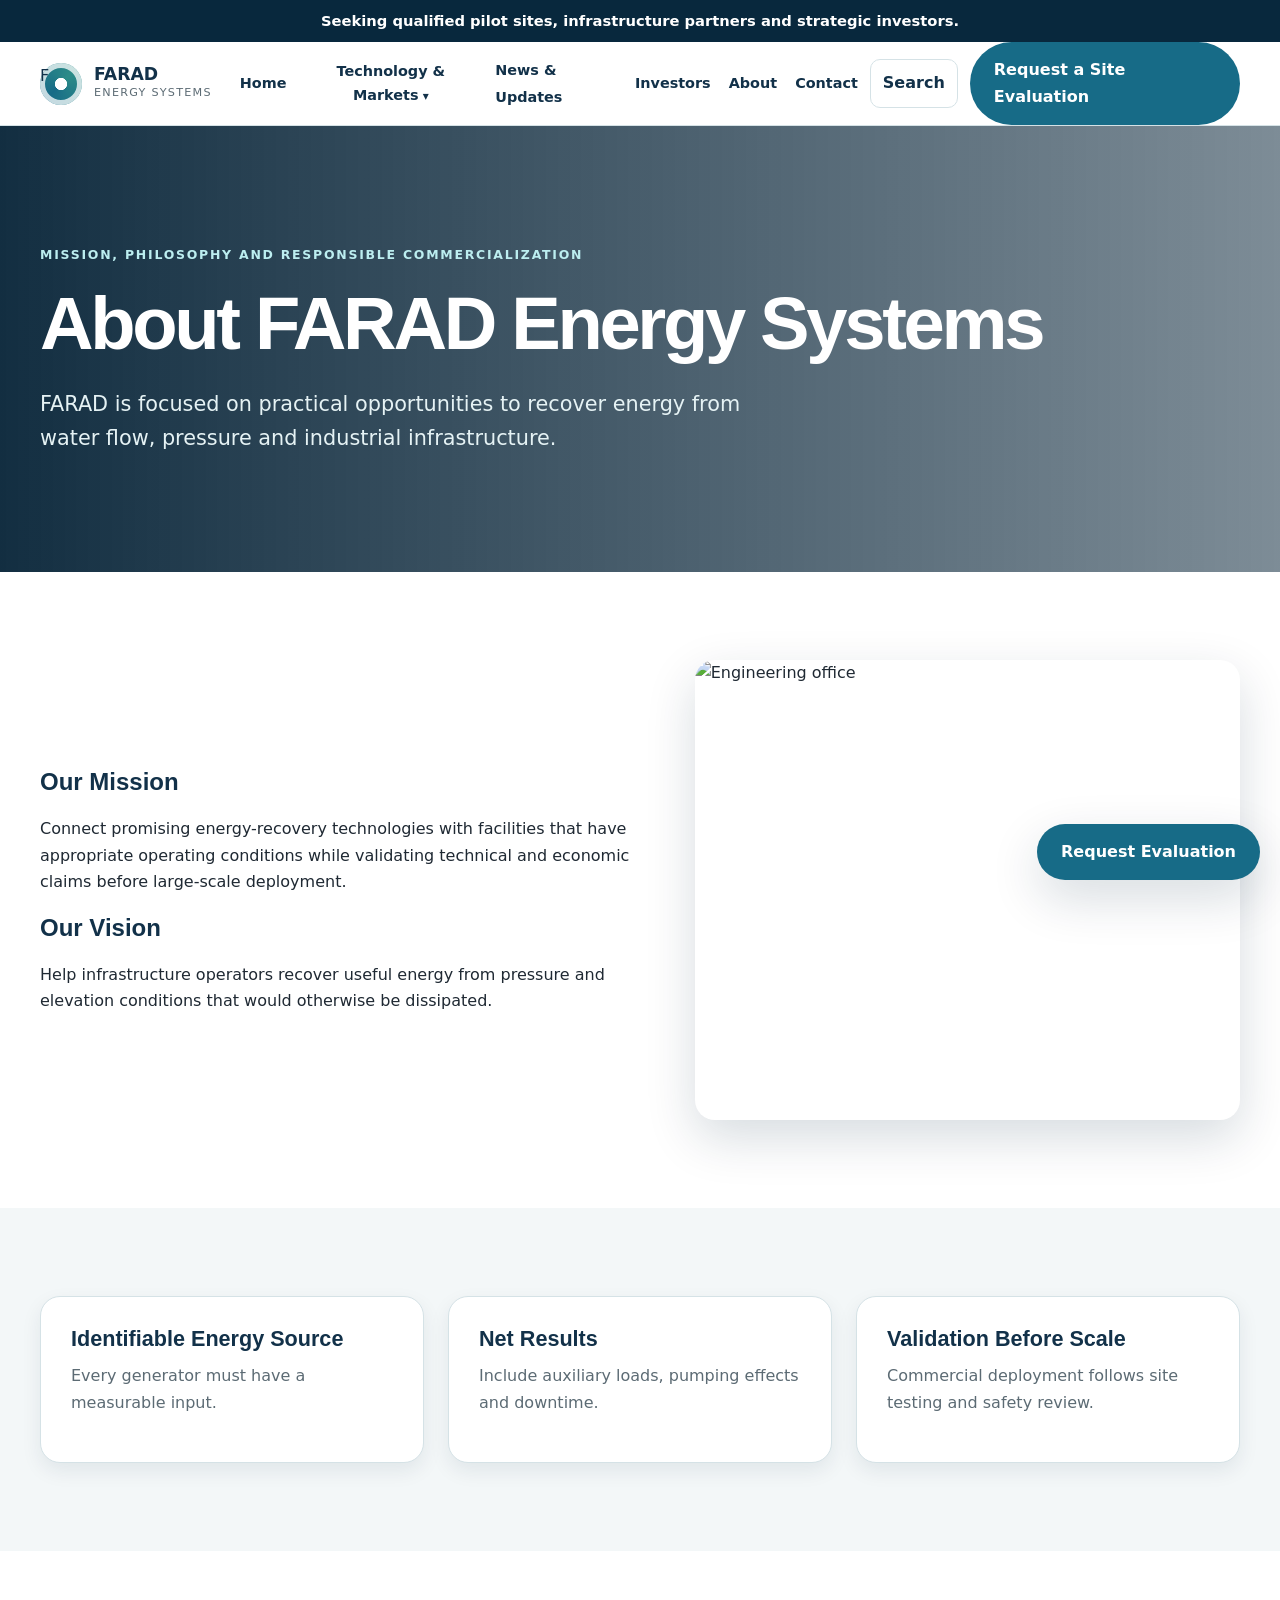
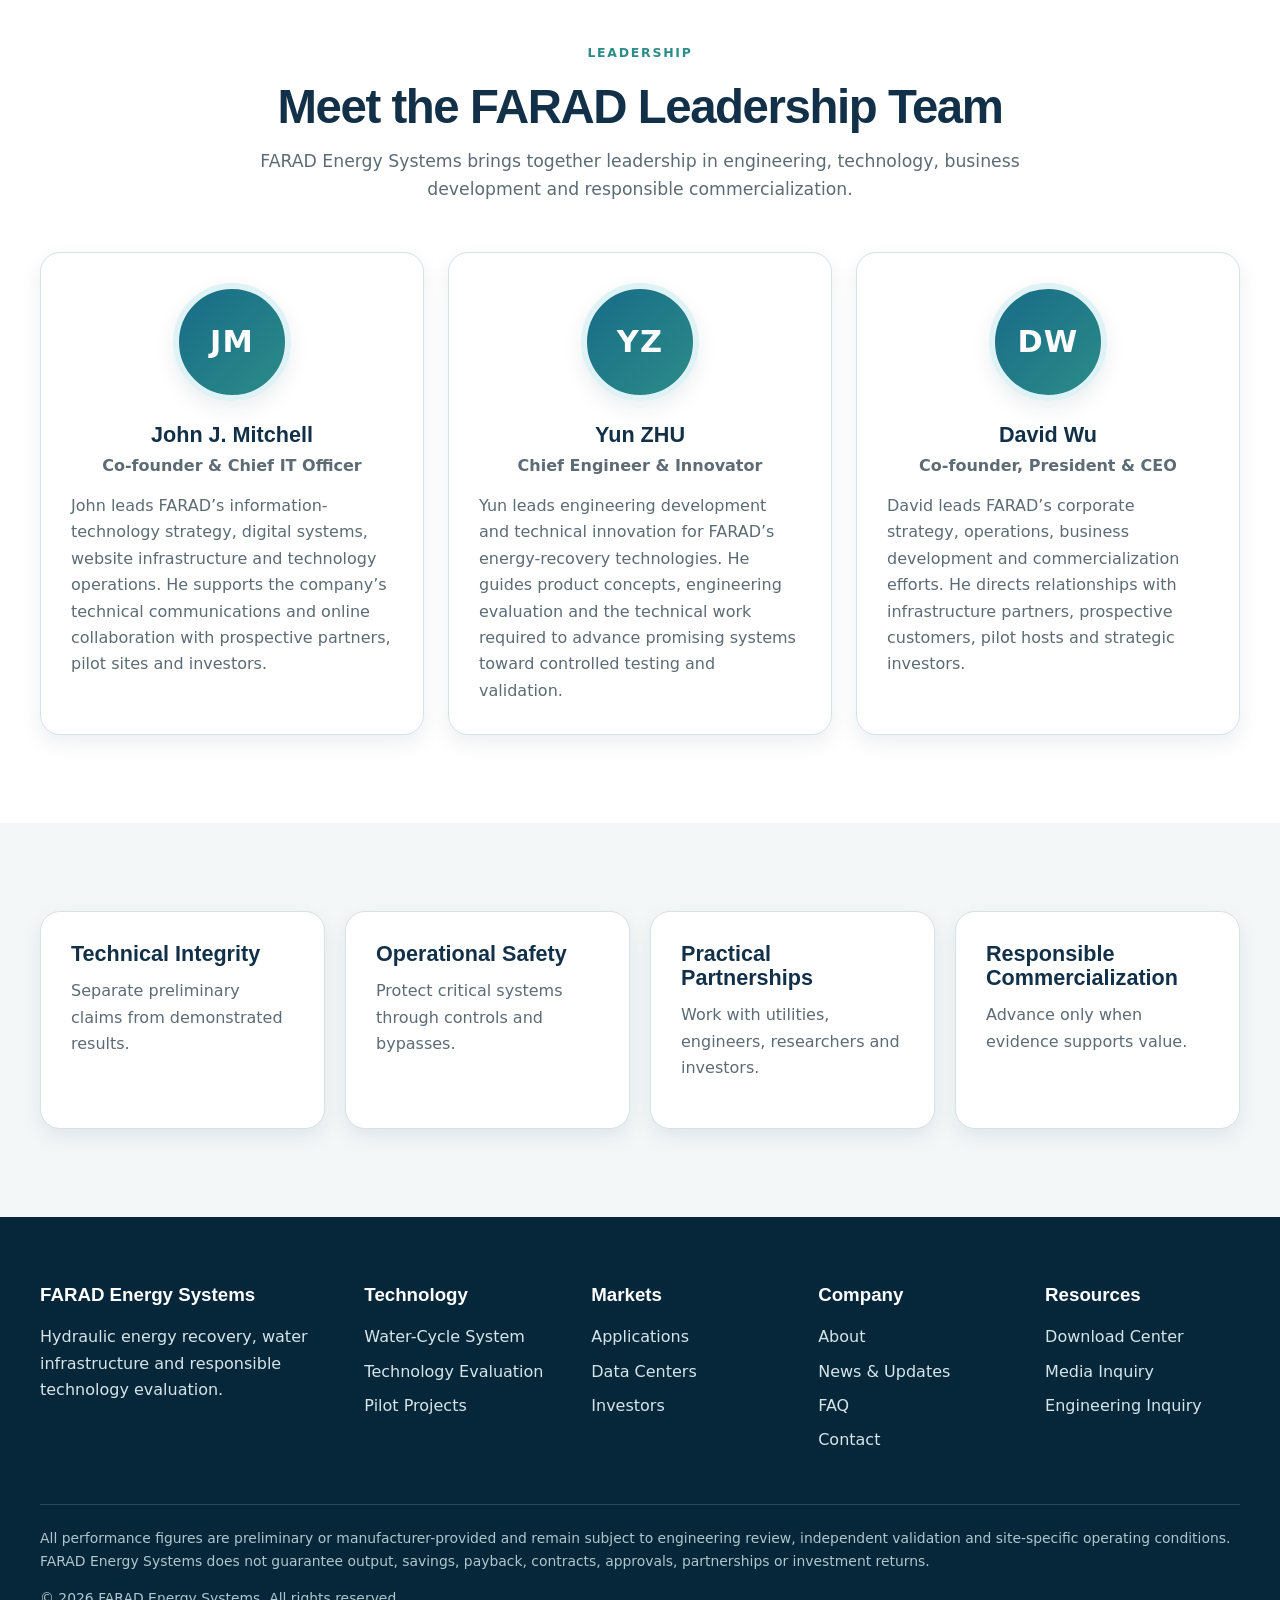
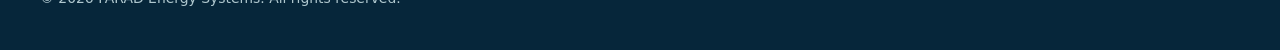
==== about.html @ c27a51b1 "fixed shading in lower section in about page" ====
<!doctype html>
<html lang="en">

<head>
  <meta charset="utf-8">
  <meta name="viewport" content="width=device-width,initial-scale=1">
  <title>About FARAD Energy Systems | FARAD Energy Systems</title>
  <meta name="description" content="Learn about FARAD&#x27;s mission, values and engineering philosophy.">
  <link rel="stylesheet" href="css/base.css">
  <link rel="stylesheet" href="css/layout.css">
  <link rel="stylesheet" href="css/components.css">
  <link rel="stylesheet" href="css/forms.css">
  <link rel="stylesheet" href="css/animations.css">

  <style>
    .leadership-section {
      background: #ffffff;
    }

    .leadership-section .section-heading {
      max-width: 780px;
    }

    .leadership-grid {
      align-items: stretch;
    }

    .leader-card {
      display: flex;
      flex-direction: column;
      text-align: center;
    }

    .leader-avatar {
      width: 118px;
      height: 118px;
      margin: 0 auto 1.4rem;
      border-radius: 50%;
      display: grid;
      place-items: center;
      background: linear-gradient(135deg, var(--blue), var(--teal));
      color: #fff;
      border: 6px solid var(--sky);
      box-shadow: var(--shadow-sm);
      font-size: 1.9rem;
      font-weight: 900;
      letter-spacing: .04em;
    }

    .leader-card h3 {
      margin-bottom: .45rem;
    }

    .leader-title {
      color: var(--blue);
      font-weight: 900;
      line-height: 1.4;
      margin-bottom: 1rem;
    }

    .leader-bio {
      text-align: left;
      margin-bottom: 0;
    }

    @media (max-width: 760px) {
      .leader-avatar {
        width: 104px;
        height: 104px;
        font-size: 1.65rem;
      }
    }
  </style>

</head>

<body>
  <a class="skip-link" href="#main">Skip to main content</a>
  <div class="announcement">Seeking qualified pilot sites, infrastructure partners and strategic investors.</div>
  <header class="site-header">
    <div class="container header-inner">
      <a class="brand" href="index.html" aria-label="FARAD Energy Systems home"><span class="brand-mark">F</span><span
          class="brand-text"><strong>FARAD</strong><span>Energy Systems</span></span></a>
      <div class="header-actions">
        <button class="menu-button" type="button" aria-expanded="false" aria-controls="primary-nav">Menu</button>
        <nav class="primary-nav" id="primary-nav" aria-label="Primary navigation">
          <ul>
            <li><a href="index.html">Home</a></li>
            <li class="nav-item"><button class="nav-trigger" type="button" aria-expanded="false">Technology &
                Markets</button>
              <div class="mega-menu"><a href="water-cycle-system.html"><strong>Water-Cycle
                    System</strong><br><span>Primary hydraulic energy-recovery technology</span></a><a
                  href="applications.html"><strong>Applications</strong><br><span>Wastewater, water utility,
                    reclaimed-water and industrial markets</span></a><a
                  href="data-center-partnerships.html"><strong>Data Center Partnerships</strong><br><span>Utility and
                    reclaimed-water partnerships for campuses</span></a><a href="pilot-projects.html"><strong>Pilot
                    Projects</strong><br><span>Site qualification, measurement and validation</span></a><a
                  href="technology-evaluation.html"><strong>Technology Evaluation</strong><br><span>Magnetic-levitation
                    and vehicle systems under evaluation</span></a><a
                  href="faq.html"><strong>FAQ</strong><br><span>Common technical and commercial questions</span></a>
              </div>
            </li>
            <li><a href="updates.html">News & Updates</a></li>
            <li><a href="investors.html">Investors</a></li>
            <li><a href="about.html" aria-current="page">About</a></li>
            <li><a href="contact.html">Contact</a></li>
          </ul>
        </nav>
        <button class="search-button" type="button" aria-label="Search site">Search</button>
        <a class="btn btn-primary header-cta" href="contact.html">Request a Site Evaluation</a>
      </div>
    </div>
  </header>
  <div class="search-panel" role="dialog" aria-modal="true" aria-labelledby="search-title">
    <div class="search-dialog"><button class="search-close btn btn-secondary" type="button">Close</button>
      <h2 id="search-title">Search FARAD</h2>
      <div class="search-row"><label class="visually-hidden" for="site-search">Search terms</label><input
          id="site-search" type="search" placeholder="Search technology, pilots, investors..."></div>
      <div class="search-results">
        <p>Start typing to search the FARAD site.</p>
      </div>
    </div>
  </div>
  <main id="main">
    <section class="page-hero"
      style="--hero:url('https://images.unsplash.com/photo-1521737604893-d14cc237f11d?auto=format&fit=crop&w=1800&q=85')">
      <div class="container"><span class="eyebrow">Mission, philosophy and responsible commercialization</span>
        <h1>About FARAD Energy Systems</h1>
        <p>FARAD is focused on practical opportunities to recover energy from water flow, pressure and industrial
          infrastructure.</p>
      </div>
    </section>
    <section class="section">
      <div class="container split">
        <div>
          <h2>Our Mission</h2>
          <p>Connect promising energy-recovery technologies with facilities that have appropriate operating conditions
            while validating technical and economic claims before large-scale deployment.</p>
          <h2>Our Vision</h2>
          <p>Help infrastructure operators recover useful energy from pressure and elevation conditions that would
            otherwise be dissipated.</p>
        </div><img src="https://images.unsplash.com/photo-1497366811353-6870744d04b2?auto=format&fit=crop&w=1200&q=85"
          alt="Engineering office">
      </div>
    </section>
    <section class="section section-soft">
      <div class="container">
        <div class="grid-3">
          <article class="card">
            <h3>Identifiable Energy Source</h3>
            <p>Every generator must have a measurable input.</p>
          </article>
          <article class="card">
            <h3>Net Results</h3>
            <p>Include auxiliary loads, pumping effects and downtime.</p>
          </article>
          <article class="card">
            <h3>Validation Before Scale</h3>
            <p>Commercial deployment follows site testing and safety review.</p>
          </article>
        </div>
      </div>
    </section>
    <section class="section leadership-section" aria-labelledby="leadership-heading">
      <div class="container">
        <div class="section-heading">
          <span class="eyebrow" style="color: var(--teal);">Leadership</span>
          <h2 id="leadership-heading">Meet the FARAD Leadership Team</h2>
          <p>
            FARAD Energy Systems brings together leadership in engineering,
            technology, business development and responsible commercialization.
          </p>
        </div>

        <div class="grid-3 leadership-grid">
          <article class="card leader-card" data-reveal>
            <div class="leader-avatar" aria-hidden="true">JM</div>
            <h3>John J. Mitchell</h3>
            <p class="leader-title">Co-founder &amp; Chief IT Officer</p>
            <p class="leader-bio">
              John leads FARAD’s information-technology strategy, digital systems,
              website infrastructure and technology operations. He supports the
              company’s technical communications and online collaboration with
              prospective partners, pilot sites and investors.
            </p>
          </article>

          <article class="card leader-card" data-reveal>
            <div class="leader-avatar" aria-hidden="true">YZ</div>
            <h3>Yun ZHU</h3>
            <p class="leader-title">Chief Engineer &amp; Innovator</p>
            <p class="leader-bio">
              Yun leads engineering development and technical innovation for
              FARAD’s energy-recovery technologies. He guides product concepts,
              engineering evaluation and the technical work required to advance
              promising systems toward controlled testing and validation.
            </p>
          </article>

          <article class="card leader-card" data-reveal>
            <div class="leader-avatar" aria-hidden="true">DW</div>
            <h3>David Wu</h3>
            <p class="leader-title">Co-founder, President &amp; CEO</p>
            <p class="leader-bio">
              David leads FARAD’s corporate strategy, operations, business
              development and commercialization efforts. He directs relationships
              with infrastructure partners, prospective customers, pilot hosts
              and strategic investors.
            </p>
          </article>
        </div>
      </div>
    </section>
    <section class="section section-soft">
      <div class="container">
        <div class="grid-4">
          <article class="card">
            <h3>Technical Integrity</h3>
            <p>Separate preliminary claims from demonstrated results.</p>
          </article>
          <article class="card">
            <h3>Operational Safety</h3>
            <p>Protect critical systems through controls and bypasses.</p>
          </article>
          <article class="card">
            <h3>Practical Partnerships</h3>
            <p>Work with utilities, engineers, researchers and investors.</p>
          </article>
          <article class="card">
            <h3>Responsible Commercialization</h3>
            <p>Advance only when evidence supports value.</p>
          </article>
        </div>
      </div>
    </section>
  </main>
  <footer class="site-footer">
    <div class="container">
      <div class="footer-grid">
        <div>
          <h3>FARAD Energy Systems</h3>
          <p>Hydraulic energy recovery, water infrastructure and responsible technology evaluation.</p>
        </div>
        <div>
          <h3>Technology</h3><a href="water-cycle-system.html">Water-Cycle System</a><a
            href="technology-evaluation.html">Technology Evaluation</a><a href="pilot-projects.html">Pilot Projects</a>
        </div>
        <div>
          <h3>Markets</h3><a href="applications.html">Applications</a><a href="data-center-partnerships.html">Data
            Centers</a><a href="investors.html">Investors</a>
        </div>
        <div>
          <h3>Company</h3><a href="about.html">About</a><a href="updates.html">News & Updates</a><a
            href="faq.html">FAQ</a><a href="contact.html">Contact</a>
        </div>
        <div>
          <h3>Resources</h3><a href="downloads.html">Download Center</a><a href="contact.html">Media Inquiry</a><a
            href="contact.html">Engineering Inquiry</a>
        </div>
      </div>
      <div class="footer-bottom">
        <p>All performance figures are preliminary or manufacturer-provided and remain subject to engineering review,
          independent validation and site-specific operating conditions. FARAD Energy Systems does not guarantee output,
          savings, payback, contracts, approvals, partnerships or investment returns.</p>
        <p>© 2026 FARAD Energy Systems. All rights reserved.</p>
      </div>
    </div>
  </footer>
  <a class="btn btn-primary sticky-cta" href="contact.html">Request Evaluation</a>

  <script src="js/navigation.js"></script>
  <script src="js/search.js"></script>
  <script src="js/interactions.js"></script>
  <script src="js/animations.js"></script>
</body>

</html>
---- css/base.css ----
:root{
  --navy:#123149;--navy-deep:#08283d;--blue:#176b87;--blue-bright:#1686a5;
  --teal:#2c8c88;--sky:#dff2f5;--mist:#f3f7f8;--line:#d5e2e6;
  --ink:#1f2933;--muted:#5c6b74;--white:#fff;--warning:#f4b942;
  --shadow-sm:0 8px 20px rgba(8,40,61,.08);--shadow-lg:0 18px 50px rgba(8,40,61,.16);
  --radius-sm:12px;--radius:20px;--radius-lg:30px;--container:1200px;
}
*{box-sizing:border-box}
html{scroll-behavior:smooth}
body{margin:0;font-family:Inter,ui-sans-serif,system-ui,-apple-system,BlinkMacSystemFont,"Segoe UI",sans-serif;color:var(--ink);background:var(--white);line-height:1.65}
img{display:block;max-width:100%}
a{color:inherit}
button,input,select,textarea{font:inherit}
h1,h2,h3,h4{font-family:Arial,Helvetica,sans-serif;color:var(--navy);line-height:1.12}
p{margin-top:0}
.container{width:min(var(--container),calc(100% - 40px));margin-inline:auto}
.visually-hidden{position:absolute!important;width:1px;height:1px;padding:0;margin:-1px;overflow:hidden;clip:rect(0,0,0,0);white-space:nowrap;border:0}
.skip-link{position:absolute;left:-9999px;top:0;z-index:10000;background:#fff;color:#000;padding:12px 16px;border-radius:8px}
.skip-link:focus{left:12px;top:12px}
:focus-visible{outline:3px solid var(--warning);outline-offset:3px}
---- css/layout.css ----
.announcement{background:var(--navy-deep);color:#fff;text-align:center;padding:9px 16px;font-weight:800;font-size:.92rem}
.site-header{position:sticky;top:0;z-index:1000;background:rgba(255,255,255,.97);backdrop-filter:blur(10px);border-bottom:1px solid var(--line)}
.header-inner{min-height:82px;display:flex;align-items:center;justify-content:space-between;gap:28px}
.brand{display:flex;align-items:center;gap:12px;text-decoration:none;color:var(--navy);flex:0 0 auto}
.brand-mark {
    width: 42px;
    height: 42px;
    border-radius: 50%;
    background: radial-gradient(circle at center, var(--white) 0 20%, transparent 21%), conic-gradient(from 45deg, var(--teal), var(--blue), var(--teal));
    box-shadow: inset 0 0 0 5px rgba(255, 255, 255, .75);
}
.brand-text strong{display:block;font-size:1.08rem;line-height:1.05}.brand-text span{display:block;color:var(--muted);font-size:.7rem;text-transform:uppercase;letter-spacing:.11em}
.header-actions{display:flex;align-items:center;gap:12px}
.menu-button,.search-button{border:1px solid var(--line);background:#fff;color:var(--navy);border-radius:10px;padding:10px 12px;font-weight:850;cursor:pointer}
.menu-button{display:none}
.primary-nav>ul{display:flex;align-items:center;gap:18px;list-style:none;padding:0;margin:0}
.primary-nav a,.nav-trigger{font-weight:800;font-size:.9rem;color:var(--navy);text-decoration:none;background:none;border:0;padding:12px 0;cursor:pointer}
.nav-item{position:relative}.nav-trigger::after{content:" ▾";font-size:.75rem}
.mega-menu{display:none;position:absolute;top:100%;left:50%;transform:translateX(-45%);width:min(760px,90vw);background:#fff;border:1px solid var(--line);border-radius:18px;box-shadow:var(--shadow-lg);padding:26px;grid-template-columns:repeat(2,1fr);gap:12px}
.nav-item.open .mega-menu{display:grid}
.mega-menu a{display:block;padding:14px;border-radius:12px}.mega-menu a:hover,.mega-menu a:focus-visible{background:var(--mist)}
.search-panel{display:none;position:fixed;inset:0;background:rgba(5,25,38,.72);z-index:2000;padding:100px 20px}
.search-panel.open{display:block}.search-dialog{max-width:820px;margin:0 auto;background:#fff;border-radius:22px;padding:28px;box-shadow:var(--shadow-lg)}
.search-row{display:flex;gap:10px}.search-row input{flex:1}
.search-results{margin-top:18px}.search-results a{display:block;padding:12px;border-bottom:1px solid var(--line);text-decoration:none}
.page-hero,.home-hero{color:#fff;position:relative;overflow:hidden;background:linear-gradient(90deg,rgba(6,35,55,.95),rgba(6,35,55,.52)),var(--hero) center/cover no-repeat}
.home-hero{min-height:680px;display:grid;align-items:center}.page-hero{padding:115px 0 96px}
.hero-content{max-width:820px;padding:90px 0;position:relative;z-index:1}
.eyebrow{display:inline-block;color:#bceef0;font-weight:900;text-transform:uppercase;letter-spacing:.14em;font-size:.78rem;margin-bottom:16px}
.home-hero h1,.page-hero h1{color:#fff;font-size:clamp(2.7rem,5.8vw,5.8rem);letter-spacing:-.045em;margin:0 0 22px}
.home-hero p,.page-hero p{font-size:clamp(1.05rem,1.7vw,1.3rem);color:#e5f2f4;max-width:760px}
.section{padding:88px 0}.section-tight{padding:58px 0}.section-soft{background:var(--mist)}.section-dark{background:var(--navy-deep);color:#fff}
.section-heading{max-width:830px;margin:0 auto 48px;text-align:center}.section-heading.left{text-align:left;margin-left:0}
.section-heading h2{font-size:clamp(2rem,3.7vw,3.35rem);letter-spacing:-.03em;margin:0 0 14px}
.section-heading p{font-size:1.08rem;color:var(--muted)}.section-dark .section-heading h2{color:#fff}.section-dark .section-heading p{color:#c9dde2}
.grid-2{display:grid;grid-template-columns:repeat(2,1fr);gap:28px}.grid-3{display:grid;grid-template-columns:repeat(3,1fr);gap:24px}.grid-4{display:grid;grid-template-columns:repeat(4,1fr);gap:20px}
.split{display:grid;grid-template-columns:1.05fr .95fr;gap:52px;align-items:center}.split img{width:100%;height:460px;object-fit:cover;border-radius:var(--radius);box-shadow:var(--shadow-lg)}
.site-footer{background:#06263a;color:#d6e5e9;padding:68px 0 26px}.footer-grid{display:grid;grid-template-columns:1.5fr repeat(4,1fr);gap:32px}
.site-footer h3{color:#fff;margin-top:0}.site-footer a{display:block;color:#d6e5e9;text-decoration:none;margin:8px 0}.site-footer a:hover,.site-footer a:focus-visible{text-decoration:underline;color:#fff}
.footer-bottom{border-top:1px solid rgba(255,255,255,.16);margin-top:42px;padding-top:22px;font-size:.87rem;color:#afc7ce}
@media(max-width:1080px){
 .menu-button{display:inline-flex}.primary-nav{display:none;position:absolute;top:82px;left:0;right:0;background:#fff;border-bottom:1px solid var(--line);padding:20px}
 .primary-nav.open{display:block}.primary-nav>ul{align-items:stretch;flex-direction:column;gap:0}.primary-nav a,.nav-trigger{display:block;width:100%;text-align:left;padding:13px}
 .mega-menu{position:static;transform:none;width:auto;box-shadow:none;border:0;padding:8px 12px;grid-template-columns:1fr}
 .header-cta{display:none}.grid-4{grid-template-columns:repeat(2,1fr)}.grid-3{grid-template-columns:repeat(2,1fr)}.footer-grid{grid-template-columns:repeat(2,1fr)}
}
@media(max-width:760px){
 .container{width:min(100% - 28px,var(--container))}.home-hero{min-height:590px}.page-hero{padding:82px 0 70px}.hero-content{padding:72px 0}
 .section{padding:66px 0}.grid-2,.grid-3,.grid-4,.split{grid-template-columns:1fr}.split img{height:330px}.footer-grid{grid-template-columns:1fr}
 .search-row{flex-direction:column}
}
---- css/components.css ----
.btn{display:inline-flex;align-items:center;justify-content:center;gap:8px;padding:13px 22px;border-radius:999px;text-decoration:none;font-weight:900;border:2px solid transparent;cursor:pointer;transition:.2s ease}
.btn-primary{background:var(--blue);color:#fff}.btn-primary:hover,.btn-primary:focus-visible{background:var(--navy)}
.btn-secondary{background:#fff;color:var(--navy);border-color:var(--navy)}.btn-secondary:hover,.btn-secondary:focus-visible{background:var(--navy);color:#fff}
.btn-light{background:#fff;color:var(--navy)}.btn-light:hover,.btn-light:focus-visible{background:var(--sky)}
.hero-actions{display:flex;flex-wrap:wrap;gap:14px;margin-top:30px}
.card{background:#fff;border:1px solid var(--line);border-radius:var(--radius);padding:30px;box-shadow:var(--shadow-sm);transition:transform .2s ease,box-shadow .2s ease}
.card:hover{transform:translateY(-3px);box-shadow:var(--shadow-lg)}.card h3{font-size:1.35rem;margin:0 0 12px}.card p,.card li{color:var(--muted)}
.icon{width:50px;height:50px;border-radius:15px;display:grid;place-items:center;background:var(--sky);color:var(--blue);font-weight:900;margin-bottom:18px}
.badge{display:inline-block;padding:7px 12px;border-radius:999px;background:var(--sky);color:var(--blue);font-size:.77rem;font-weight:900;text-transform:uppercase;letter-spacing:.08em;margin-bottom:12px}
.stat-grid{display:grid;grid-template-columns:repeat(4,1fr);gap:18px}.stat{background:#fff;border:1px solid var(--line);border-radius:16px;text-align:center;padding:26px}.stat strong{display:block;color:var(--blue);font-size:2rem;line-height:1.1}.stat span{color:var(--muted)}
.check-list{list-style:none;padding:0;margin:22px 0}.check-list li{position:relative;padding-left:30px;margin:10px 0;color:var(--muted)}.check-list li::before{content:"✓";position:absolute;left:0;color:var(--teal);font-weight:900}
.notice{background:#edf7f7;border-left:5px solid var(--teal);padding:20px 24px;border-radius:0 12px 12px 0;color:#3d555e}
.callout{background:linear-gradient(135deg,var(--blue),var(--teal));color:#fff;border-radius:var(--radius-lg);padding:52px;box-shadow:var(--shadow-lg)}.callout h2{color:#fff;font-size:clamp(2rem,3.7vw,3.5rem);margin:0 0 14px}.callout p{color:#e8ffff;max-width:800px}
.table-wrap{overflow-x:auto;border:1px solid var(--line);border-radius:16px;background:#fff}table{border-collapse:collapse;width:100%}th,td{padding:16px 18px;text-align:left;border-bottom:1px solid var(--line)}th{background:var(--navy);color:#fff}tr:last-child td{border-bottom:0}
.timeline{position:relative;max-width:950px;margin:auto}.timeline::before{content:"";position:absolute;left:22px;top:0;bottom:0;width:3px;background:var(--line)}.timeline-item{position:relative;padding:0 0 28px 68px}.timeline-dot{position:absolute;left:7px;top:0;width:34px;height:34px;border-radius:50%;display:grid;place-items:center;background:var(--blue);color:#fff;font-weight:900}
.steps{display:grid;grid-template-columns:repeat(5,1fr);gap:16px;counter-reset:step}.step{background:#fff;border:1px solid var(--line);border-radius:16px;padding:24px}.step::before{counter-increment:step;content:counter(step);width:38px;height:38px;border-radius:50%;display:grid;place-items:center;background:var(--blue);color:#fff;font-weight:900;margin-bottom:14px}
.faq{max-width:940px;margin:auto}details{background:#fff;border:1px solid var(--line);border-radius:14px;margin-bottom:14px;overflow:hidden}summary{cursor:pointer;font-weight:900;color:var(--navy);padding:22px 58px 22px 24px;list-style:none;position:relative}summary::-webkit-details-marker{display:none}summary::after{content:"+";position:absolute;right:22px;top:50%;transform:translateY(-50%);width:30px;height:30px;border-radius:50%;display:grid;place-items:center;background:var(--sky);color:var(--blue)}details[open] summary::after{content:"−"}.faq-answer{padding:0 24px 24px;color:var(--muted)}
.tabs{display:flex;flex-wrap:wrap;gap:10px;justify-content:center;margin-bottom:30px}.tab-button{border:1px solid var(--line);background:#fff;color:var(--navy);padding:10px 15px;border-radius:999px;font-weight:850;cursor:pointer}.tab-button[aria-selected="true"]{background:var(--navy);color:#fff}.tab-panel[hidden]{display:none}
.media-card{overflow:hidden;padding:0}.media-card img{width:100%;height:220px;object-fit:cover}.media-card .card-body{padding:26px}
.logo-wall{display:grid;grid-template-columns:repeat(6,1fr);gap:14px}.logo-pill{border:1px solid var(--line);border-radius:12px;padding:16px;text-align:center;background:#fff;font-weight:850;color:var(--navy)}
.kpi{font-size:clamp(2rem,5vw,4rem);font-weight:900;color:var(--blue);line-height:1}.kpi-label{color:var(--muted)}
.sticky-cta{position:fixed;right:20px;bottom:20px;z-index:900;box-shadow:var(--shadow-lg)}
.text-link{font-weight:900;color:var(--blue);text-decoration:none}.text-link:hover,.text-link:focus-visible{text-decoration:underline}
@media(max-width:1080px){.stat-grid{grid-template-columns:repeat(2,1fr)}.steps{grid-template-columns:repeat(2,1fr)}.logo-wall{grid-template-columns:repeat(3,1fr)}}
@media(max-width:760px){.stat-grid,.steps{grid-template-columns:1fr}.callout{padding:34px 24px}.logo-wall{grid-template-columns:repeat(2,1fr)}.sticky-cta{right:12px;bottom:12px}}

.actions {
  display: flex;
  flex-wrap: wrap;       /* Prevents overflow on mobile screens */
  align-items: center;  /* Vertically centers buttons and text links */
  gap: 16px;             /* Spacing BETWEEN items without edge margins */
  margin-top: 14px;      /* Spacing from the above content*/
  margin-bottom: 14px;   /*Spacing from the below content */
}

/*images inside cards or feature boxes */
.card img, 
.feature-box img {
  width: 100%;
  height: 200px;           /* Adjust desired fixed height */
  object-fit: cover;        /* Keeps image proportions correct and crops overflow */
  border-radius: 8px 8px 0 0; /* Keeps rounded top corners if cards have borders */
  border-radius: 8px 8px 8px 8px;
}

.feature-visual {
  display: flex;
  flex-direction: column; /* Or row for side-by-side layouts */
  width: 100%;
}
---- css/forms.css ----
.form-card{background:#fff;border:1px solid var(--line);border-radius:var(--radius);padding:32px;box-shadow:var(--shadow-sm)}
.form-grid{display:grid;grid-template-columns:repeat(2,1fr);gap:18px}.full{grid-column:1/-1}
label{display:block;font-weight:850;color:var(--navy);margin-bottom:7px}
input,select,textarea{width:100%;border:1px solid #b7c8ce;border-radius:10px;padding:13px 14px;background:#fff;color:var(--ink)}
textarea{min-height:150px;resize:vertical}.field-help{font-size:.85rem;color:var(--muted);margin-top:4px}
.form-status{margin-top:16px;font-weight:800;color:var(--teal)}
@media(max-width:760px){.form-grid{grid-template-columns:1fr}.full{grid-column:auto}}
---- css/animations.css ----
[data-reveal]{opacity:0;transform:translateY(18px);transition:opacity .6s ease,transform .6s ease}
[data-reveal].revealed{opacity:1;transform:none}
@media(prefers-reduced-motion:reduce){html{scroll-behavior:auto}*,*::before,*::after{animation:none!important;transition:none!important}[data-reveal]{opacity:1;transform:none}}
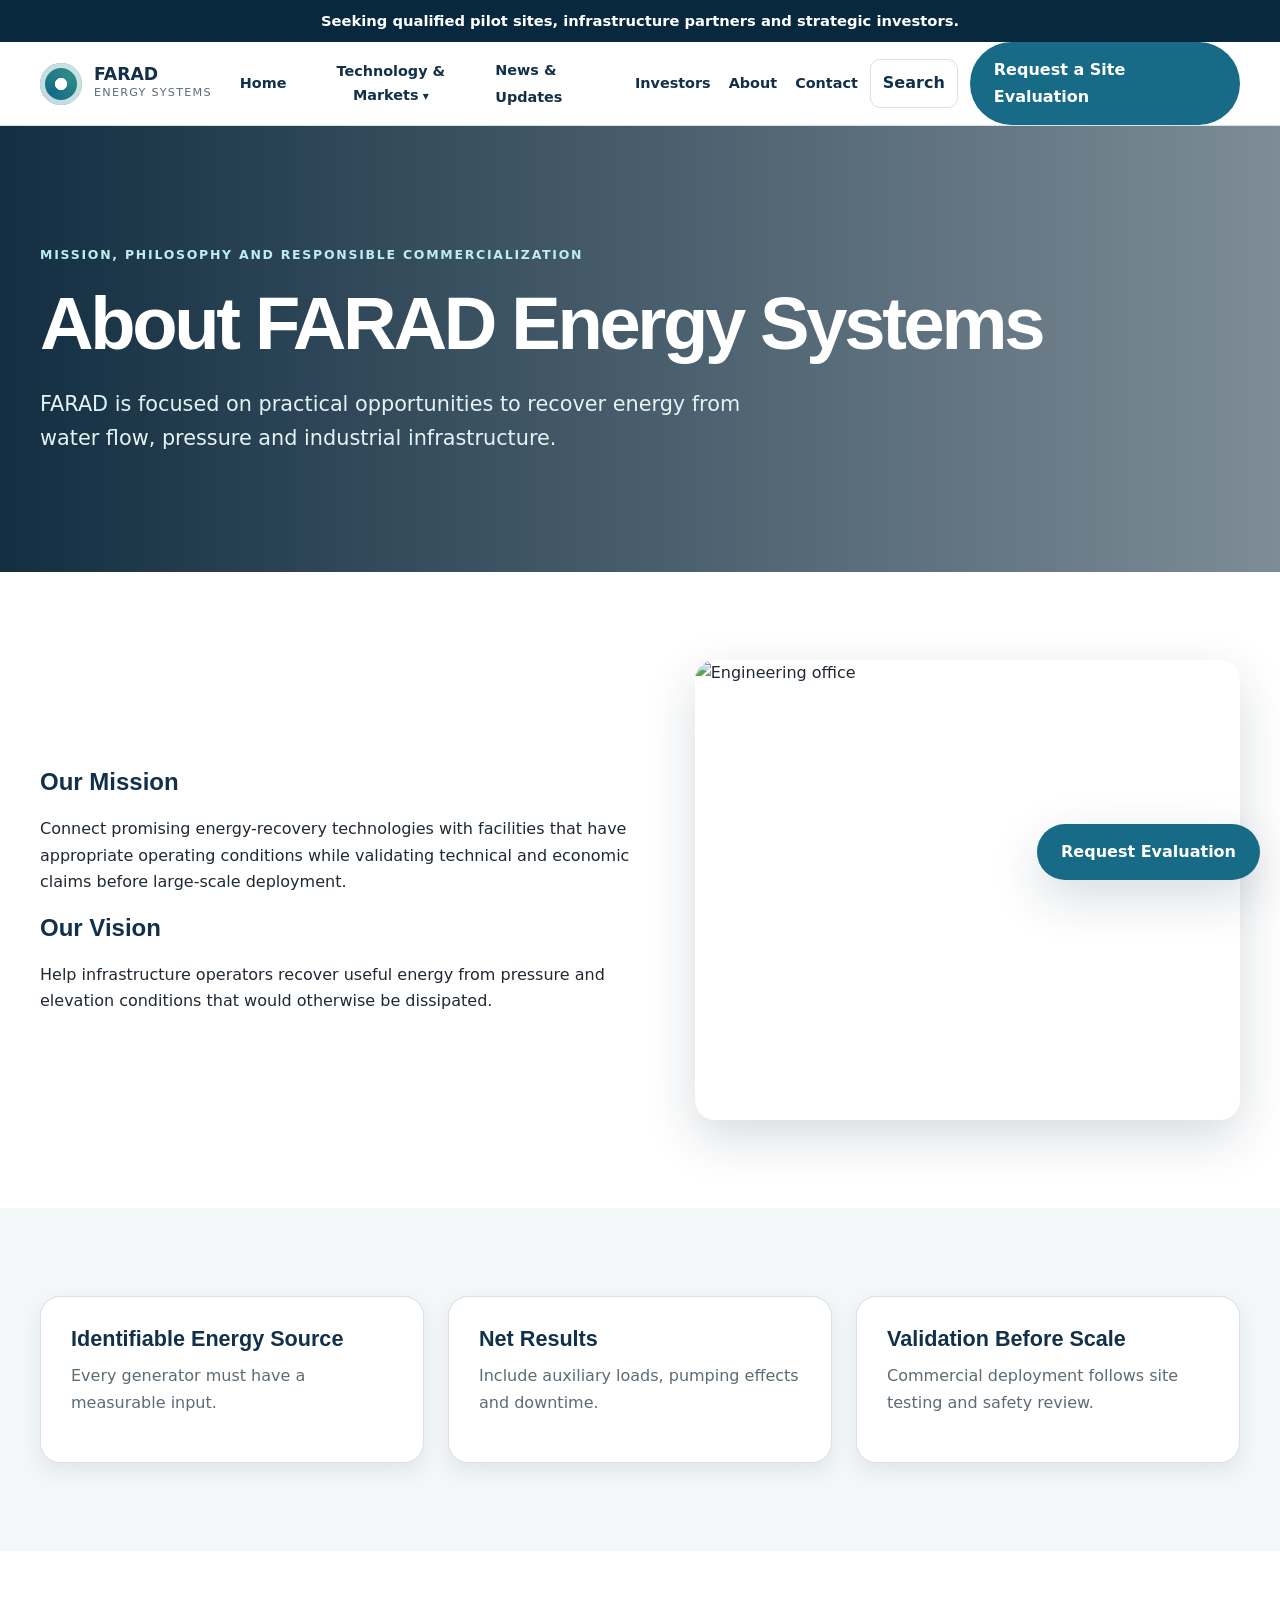
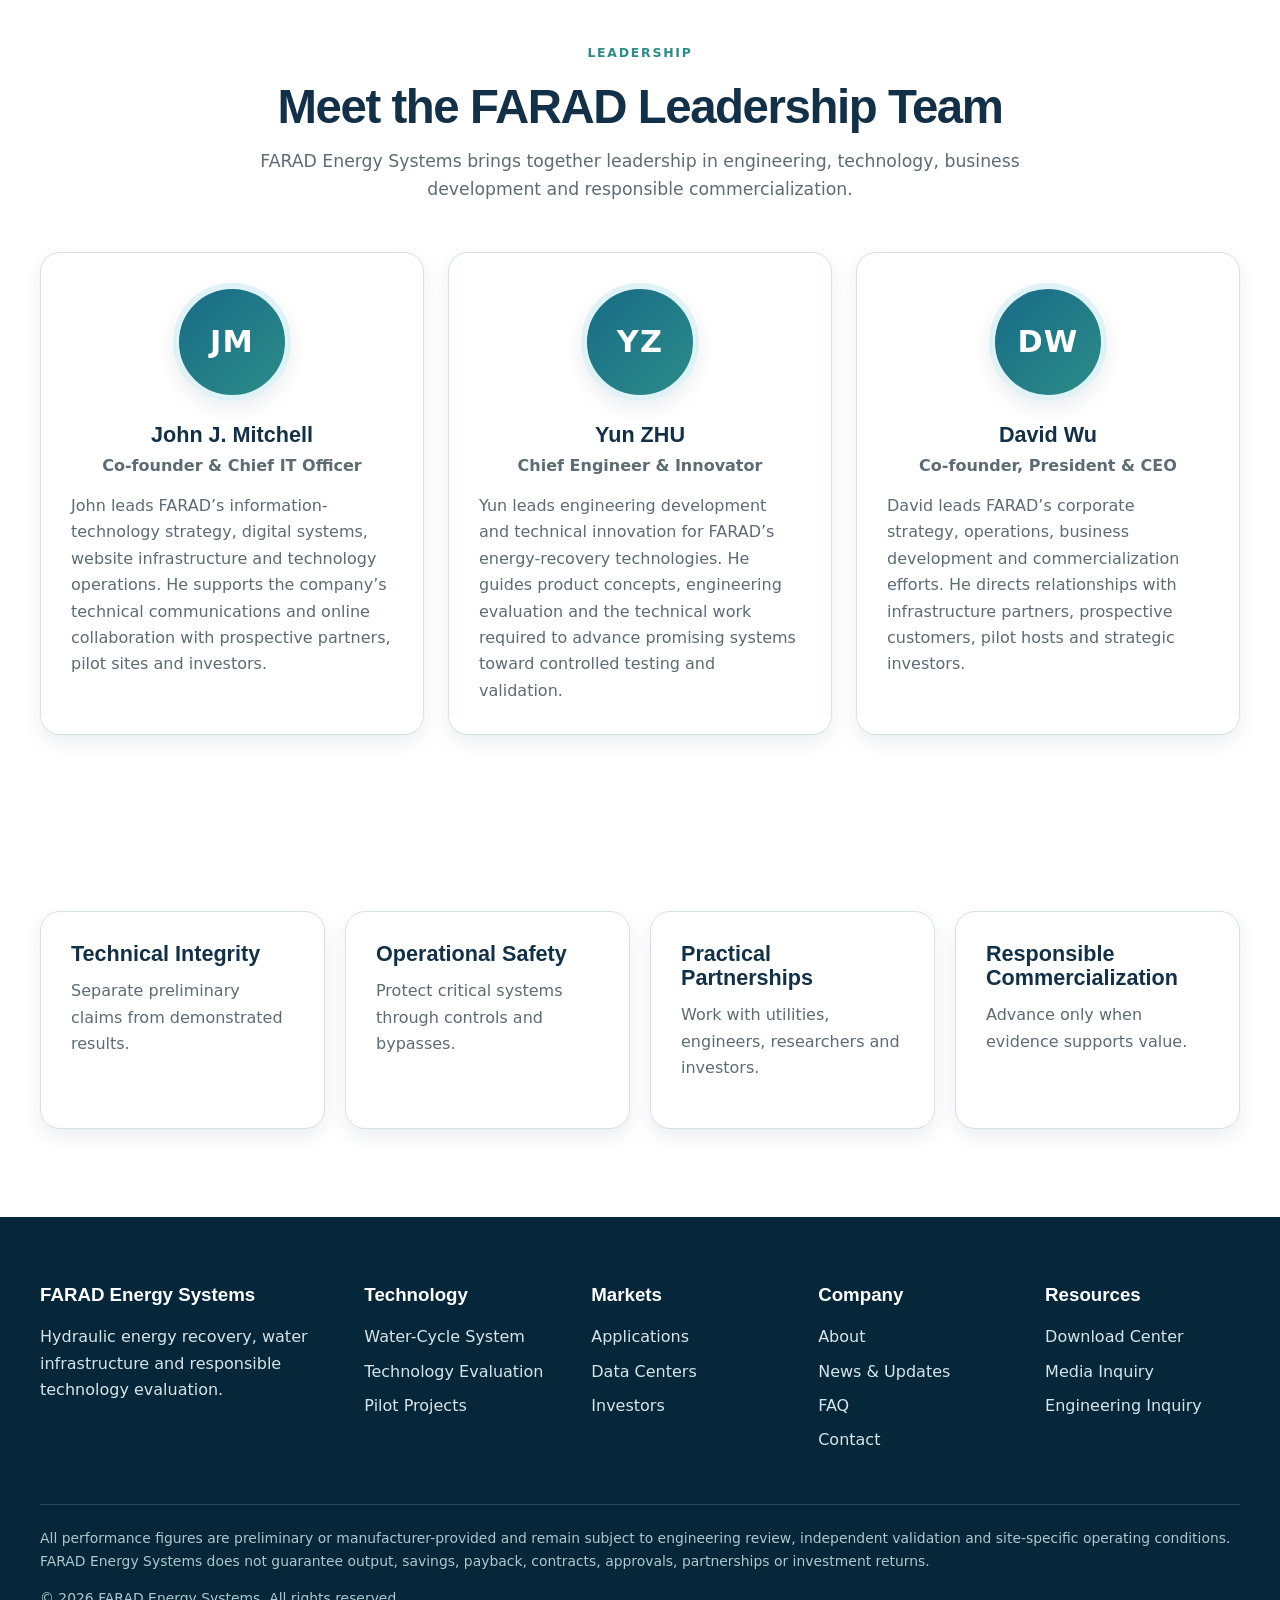
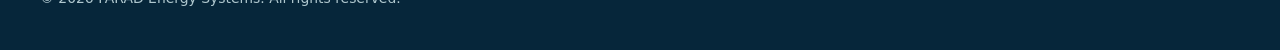
==== commit fe219e2e: "SCRUM-3: replace the F in the upper left corner of this website with the company Logo for some misse" ====
--- a/about.html
+++ b/about.html
@@ -1,277 +1,145 @@
-<!doctype html>
-<html lang="en">
+<!doctype html><html lang="en"><head><meta charset="utf-8"><meta name="viewport" content="width=device-width,initial-scale=1">
+<title>About FARAD Energy Systems | FARAD Energy Systems</title><meta name="description" content="Learn about FARAD&#x27;s mission, values and engineering philosophy.">
+<link rel="stylesheet" href="css/base.css"><link rel="stylesheet" href="css/layout.css"><link rel="stylesheet" href="css/components.css"><link rel="stylesheet" href="css/forms.css"><link rel="stylesheet" href="css/animations.css">
 
-<head>
-  <meta charset="utf-8">
-  <meta name="viewport" content="width=device-width,initial-scale=1">
-  <title>About FARAD Energy Systems | FARAD Energy Systems</title>
-  <meta name="description" content="Learn about FARAD&#x27;s mission, values and engineering philosophy.">
-  <link rel="stylesheet" href="css/base.css">
-  <link rel="stylesheet" href="css/layout.css">
-  <link rel="stylesheet" href="css/components.css">
-  <link rel="stylesheet" href="css/forms.css">
-  <link rel="stylesheet" href="css/animations.css">
+<style>
+  .leadership-section {
+    background: #ffffff;
+  }
 
-  <style>
-    .leadership-section {
-      background: #ffffff;
+  .leadership-section .section-heading {
+    max-width: 780px;
+  }
+
+  .leadership-grid {
+    align-items: stretch;
+  }
+
+  .leader-card {
+    display: flex;
+    flex-direction: column;
+    text-align: center;
+  }
+
+  .leader-avatar {
+    width: 118px;
+    height: 118px;
+    margin: 0 auto 1.4rem;
+    border-radius: 50%;
+    display: grid;
+    place-items: center;
+    background: linear-gradient(135deg, var(--blue), var(--teal));
+    color: #fff;
+    border: 6px solid var(--sky);
+    box-shadow: var(--shadow-sm);
+    font-size: 1.9rem;
+    font-weight: 900;
+    letter-spacing: .04em;
+  }
+
+  .leader-card h3 {
+    margin-bottom: .45rem;
+  }
+
+  .leader-title {
+    color: var(--blue);
+    font-weight: 900;
+    line-height: 1.4;
+    margin-bottom: 1rem;
+  }
+
+  .leader-bio {
+    text-align: left;
+    margin-bottom: 0;
+  }
+
+  @media (max-width: 760px) {
+    .leader-avatar {
+      width: 104px;
+      height: 104px;
+      font-size: 1.65rem;
     }
+  }
+</style>
 
-    .leadership-section .section-heading {
-      max-width: 780px;
-    }
+</head><body>
+<a class="skip-link" href="#main">Skip to main content</a>
+<div class="announcement">Seeking qualified pilot sites, infrastructure partners and strategic investors.</div>
+<header class="site-header">
+<div class="container header-inner">
+<a class="brand" href="index.html" aria-label="FARAD Energy Systems home"><span class="brand-mark" aria-hidden="true"></span><span class="brand-text"><strong>FARAD</strong><span>Energy Systems</span></span></a>
+<div class="header-actions">
+<button class="menu-button" type="button" aria-expanded="false" aria-controls="primary-nav">Menu</button>
+<nav class="primary-nav" id="primary-nav" aria-label="Primary navigation">
+<ul>
+<li><a href="index.html">Home</a></li>
+<li class="nav-item"><button class="nav-trigger" type="button" aria-expanded="false">Technology & Markets</button><div class="mega-menu"><a href="water-cycle-system.html"><strong>Water-Cycle System</strong><br><span>Primary hydraulic energy-recovery technology</span></a><a href="applications.html"><strong>Applications</strong><br><span>Wastewater, water utility, reclaimed-water and industrial markets</span></a><a href="data-center-partnerships.html"><strong>Data Center Partnerships</strong><br><span>Utility and reclaimed-water partnerships for campuses</span></a><a href="pilot-projects.html"><strong>Pilot Projects</strong><br><span>Site qualification, measurement and validation</span></a><a href="technology-evaluation.html"><strong>Technology Evaluation</strong><br><span>Magnetic-levitation and vehicle systems under evaluation</span></a><a href="faq.html"><strong>FAQ</strong><br><span>Common technical and commercial questions</span></a></div></li>
+<li><a href="updates.html">News & Updates</a></li><li><a href="investors.html">Investors</a></li><li><a href="about.html" aria-current="page">About</a></li><li><a href="contact.html">Contact</a></li>
+</ul></nav>
+<button class="search-button" type="button" aria-label="Search site">Search</button>
+<a class="btn btn-primary header-cta" href="contact.html">Request a Site Evaluation</a>
+</div></div></header>
+<div class="search-panel" role="dialog" aria-modal="true" aria-labelledby="search-title">
+<div class="search-dialog"><button class="search-close btn btn-secondary" type="button">Close</button><h2 id="search-title">Search FARAD</h2><div class="search-row"><label class="visually-hidden" for="site-search">Search terms</label><input id="site-search" type="search" placeholder="Search technology, pilots, investors..."></div><div class="search-results"><p>Start typing to search the FARAD site.</p></div></div></div>
+<main id="main"><section class="page-hero" style="--hero:url('https://images.unsplash.com/photo-1521737604893-d14cc237f11d?auto=format&fit=crop&w=1800&q=85')"><div class="container"><span class="eyebrow">Mission, philosophy and responsible commercialization</span><h1>About FARAD Energy Systems</h1><p>FARAD is focused on practical opportunities to recover energy from water flow, pressure and industrial infrastructure.</p></div></section><section class="section"><div class="container split"><div><h2>Our Mission</h2><p>Connect promising energy-recovery technologies with facilities that have appropriate operating conditions while validating technical and economic claims before large-scale deployment.</p><h2>Our Vision</h2><p>Help infrastructure operators recover useful energy from pressure and elevation conditions that would otherwise be dissipated.</p></div><img src="https://images.unsplash.com/photo-1497366811353-6870744d04b2?auto=format&fit=crop&w=1200&q=85" alt="Engineering office"></div></section><section class="section section-soft"><div class="container"><div class="grid-3"><article class="card"><h3>Identifiable Energy Source</h3><p>Every generator must have a measurable input.</p></article><article class="card"><h3>Net Results</h3><p>Include auxiliary loads, pumping effects and downtime.</p></article><article class="card"><h3>Validation Before Scale</h3><p>Commercial deployment follows site testing and safety review.</p></article></div></div></section>
+<section class="section leadership-section" aria-labelledby="leadership-heading">
+  <div class="container">
+    <div class="section-heading">
+      <span class="eyebrow" style="color: var(--teal);">Leadership</span>
+      <h2 id="leadership-heading">Meet the FARAD Leadership Team</h2>
+      <p>
+        FARAD Energy Systems brings together leadership in engineering,
+        technology, business development and responsible commercialization.
+      </p>
+    </div>
 
-    .leadership-grid {
-      align-items: stretch;
-    }
+    <div class="grid-3 leadership-grid">
+      <article class="card leader-card" data-reveal>
+        <div class="leader-avatar" aria-hidden="true">JM</div>
+        <h3>John J. Mitchell</h3>
+        <p class="leader-title">Co-founder &amp; Chief IT Officer</p>
+        <p class="leader-bio">
+          John leads FARAD’s information-technology strategy, digital systems,
+          website infrastructure and technology operations. He supports the
+          company’s technical communications and online collaboration with
+          prospective partners, pilot sites and investors.
+        </p>
+      </article>
 
-    .leader-card {
-      display: flex;
-      flex-direction: column;
-      text-align: center;
-    }
+      <article class="card leader-card" data-reveal>
+        <div class="leader-avatar" aria-hidden="true">YZ</div>
+        <h3>Yun ZHU</h3>
+        <p class="leader-title">Chief Engineer &amp; Innovator</p>
+        <p class="leader-bio">
+          Yun leads engineering development and technical innovation for
+          FARAD’s energy-recovery technologies. He guides product concepts,
+          engineering evaluation and the technical work required to advance
+          promising systems toward controlled testing and validation.
+        </p>
+      </article>
 
-    .leader-avatar {
-      width: 118px;
-      height: 118px;
-      margin: 0 auto 1.4rem;
-      border-radius: 50%;
-      display: grid;
-      place-items: center;
-      background: linear-gradient(135deg, var(--blue), var(--teal));
-      color: #fff;
-      border: 6px solid var(--sky);
-      box-shadow: var(--shadow-sm);
-      font-size: 1.9rem;
-      font-weight: 900;
-      letter-spacing: .04em;
-    }
-
-    .leader-card h3 {
-      margin-bottom: .45rem;
-    }
-
-    .leader-title {
-      color: var(--blue);
-      font-weight: 900;
-      line-height: 1.4;
-      margin-bottom: 1rem;
-    }
-
-    .leader-bio {
-      text-align: left;
-      margin-bottom: 0;
-    }
-
-    @media (max-width: 760px) {
-      .leader-avatar {
-        width: 104px;
-        height: 104px;
-        font-size: 1.65rem;
-      }
-    }
-  </style>
-
-</head>
-
-<body>
-  <a class="skip-link" href="#main">Skip to main content</a>
-  <div class="announcement">Seeking qualified pilot sites, infrastructure partners and strategic investors.</div>
-  <header class="site-header">
-    <div class="container header-inner">
-      <a class="brand" href="index.html" aria-label="FARAD Energy Systems home"><span class="brand-mark">F</span><span
-          class="brand-text"><strong>FARAD</strong><span>Energy Systems</span></span></a>
-      <div class="header-actions">
-        <button class="menu-button" type="button" aria-expanded="false" aria-controls="primary-nav">Menu</button>
-        <nav class="primary-nav" id="primary-nav" aria-label="Primary navigation">
-          <ul>
-            <li><a href="index.html">Home</a></li>
-            <li class="nav-item"><button class="nav-trigger" type="button" aria-expanded="false">Technology &
-                Markets</button>
-              <div class="mega-menu"><a href="water-cycle-system.html"><strong>Water-Cycle
-                    System</strong><br><span>Primary hydraulic energy-recovery technology</span></a><a
-                  href="applications.html"><strong>Applications</strong><br><span>Wastewater, water utility,
-                    reclaimed-water and industrial markets</span></a><a
-                  href="data-center-partnerships.html"><strong>Data Center Partnerships</strong><br><span>Utility and
-                    reclaimed-water partnerships for campuses</span></a><a href="pilot-projects.html"><strong>Pilot
-                    Projects</strong><br><span>Site qualification, measurement and validation</span></a><a
-                  href="technology-evaluation.html"><strong>Technology Evaluation</strong><br><span>Magnetic-levitation
-                    and vehicle systems under evaluation</span></a><a
-                  href="faq.html"><strong>FAQ</strong><br><span>Common technical and commercial questions</span></a>
-              </div>
-            </li>
-            <li><a href="updates.html">News & Updates</a></li>
-            <li><a href="investors.html">Investors</a></li>
-            <li><a href="about.html" aria-current="page">About</a></li>
-            <li><a href="contact.html">Contact</a></li>
-          </ul>
-        </nav>
-        <button class="search-button" type="button" aria-label="Search site">Search</button>
-        <a class="btn btn-primary header-cta" href="contact.html">Request a Site Evaluation</a>
-      </div>
-    </div>
-  </header>
-  <div class="search-panel" role="dialog" aria-modal="true" aria-labelledby="search-title">
-    <div class="search-dialog"><button class="search-close btn btn-secondary" type="button">Close</button>
-      <h2 id="search-title">Search FARAD</h2>
-      <div class="search-row"><label class="visually-hidden" for="site-search">Search terms</label><input
-          id="site-search" type="search" placeholder="Search technology, pilots, investors..."></div>
-      <div class="search-results">
-        <p>Start typing to search the FARAD site.</p>
-      </div>
+      <article class="card leader-card" data-reveal>
+        <div class="leader-avatar" aria-hidden="true">DW</div>
+        <h3>David Wu</h3>
+        <p class="leader-title">Co-founder, President &amp; CEO</p>
+        <p class="leader-bio">
+          David leads FARAD’s corporate strategy, operations, business
+          development and commercialization efforts. He directs relationships
+          with infrastructure partners, prospective customers, pilot hosts
+          and strategic investors.
+        </p>
+      </article>
     </div>
   </div>
-  <main id="main">
-    <section class="page-hero"
-      style="--hero:url('https://images.unsplash.com/photo-1521737604893-d14cc237f11d?auto=format&fit=crop&w=1800&q=85')">
-      <div class="container"><span class="eyebrow">Mission, philosophy and responsible commercialization</span>
-        <h1>About FARAD Energy Systems</h1>
-        <p>FARAD is focused on practical opportunities to recover energy from water flow, pressure and industrial
-          infrastructure.</p>
-      </div>
-    </section>
-    <section class="section">
-      <div class="container split">
-        <div>
-          <h2>Our Mission</h2>
-          <p>Connect promising energy-recovery technologies with facilities that have appropriate operating conditions
-            while validating technical and economic claims before large-scale deployment.</p>
-          <h2>Our Vision</h2>
-          <p>Help infrastructure operators recover useful energy from pressure and elevation conditions that would
-            otherwise be dissipated.</p>
-        </div><img src="https://images.unsplash.com/photo-1497366811353-6870744d04b2?auto=format&fit=crop&w=1200&q=85"
-          alt="Engineering office">
-      </div>
-    </section>
-    <section class="section section-soft">
-      <div class="container">
-        <div class="grid-3">
-          <article class="card">
-            <h3>Identifiable Energy Source</h3>
-            <p>Every generator must have a measurable input.</p>
-          </article>
-          <article class="card">
-            <h3>Net Results</h3>
-            <p>Include auxiliary loads, pumping effects and downtime.</p>
-          </article>
-          <article class="card">
-            <h3>Validation Before Scale</h3>
-            <p>Commercial deployment follows site testing and safety review.</p>
-          </article>
-        </div>
-      </div>
-    </section>
-    <section class="section leadership-section" aria-labelledby="leadership-heading">
-      <div class="container">
-        <div class="section-heading">
-          <span class="eyebrow" style="color: var(--teal);">Leadership</span>
-          <h2 id="leadership-heading">Meet the FARAD Leadership Team</h2>
-          <p>
-            FARAD Energy Systems brings together leadership in engineering,
-            technology, business development and responsible commercialization.
-          </p>
-        </div>
+</section>
+<section class="section"><div class="container"><div class="grid-4"><article class="card"><h3>Technical Integrity</h3><p>Separate preliminary claims from demonstrated results.</p></article><article class="card"><h3>Operational Safety</h3><p>Protect critical systems through controls and bypasses.</p></article><article class="card"><h3>Practical Partnerships</h3><p>Work with utilities, engineers, researchers and investors.</p></article><article class="card"><h3>Responsible Commercialization</h3><p>Advance only when evidence supports value.</p></article></div></div></section></main>
+<footer class="site-footer"><div class="container"><div class="footer-grid">
+<div><h3>FARAD Energy Systems</h3><p>Hydraulic energy recovery, water infrastructure and responsible technology evaluation.</p></div>
+<div><h3>Technology</h3><a href="water-cycle-system.html">Water-Cycle System</a><a href="technology-evaluation.html">Technology Evaluation</a><a href="pilot-projects.html">Pilot Projects</a></div>
+<div><h3>Markets</h3><a href="applications.html">Applications</a><a href="data-center-partnerships.html">Data Centers</a><a href="investors.html">Investors</a></div>
+<div><h3>Company</h3><a href="about.html">About</a><a href="updates.html">News & Updates</a><a href="faq.html">FAQ</a><a href="contact.html">Contact</a></div>
+<div><h3>Resources</h3><a href="downloads.html">Download Center</a><a href="contact.html">Media Inquiry</a><a href="contact.html">Engineering Inquiry</a></div>
+</div><div class="footer-bottom"><p>All performance figures are preliminary or manufacturer-provided and remain subject to engineering review, independent validation and site-specific operating conditions. FARAD Energy Systems does not guarantee output, savings, payback, contracts, approvals, partnerships or investment returns.</p><p>© 2026 FARAD Energy Systems. All rights reserved.</p></div></div></footer>
+<a class="btn btn-primary sticky-cta" href="contact.html">Request Evaluation</a>
 
-        <div class="grid-3 leadership-grid">
-          <article class="card leader-card" data-reveal>
-            <div class="leader-avatar" aria-hidden="true">JM</div>
-            <h3>John J. Mitchell</h3>
-            <p class="leader-title">Co-founder &amp; Chief IT Officer</p>
-            <p class="leader-bio">
-              John leads FARAD’s information-technology strategy, digital systems,
-              website infrastructure and technology operations. He supports the
-              company’s technical communications and online collaboration with
-              prospective partners, pilot sites and investors.
-            </p>
-          </article>
-
-          <article class="card leader-card" data-reveal>
-            <div class="leader-avatar" aria-hidden="true">YZ</div>
-            <h3>Yun ZHU</h3>
-            <p class="leader-title">Chief Engineer &amp; Innovator</p>
-            <p class="leader-bio">
-              Yun leads engineering development and technical innovation for
-              FARAD’s energy-recovery technologies. He guides product concepts,
-              engineering evaluation and the technical work required to advance
-              promising systems toward controlled testing and validation.
-            </p>
-          </article>
-
-          <article class="card leader-card" data-reveal>
-            <div class="leader-avatar" aria-hidden="true">DW</div>
-            <h3>David Wu</h3>
-            <p class="leader-title">Co-founder, President &amp; CEO</p>
-            <p class="leader-bio">
-              David leads FARAD’s corporate strategy, operations, business
-              development and commercialization efforts. He directs relationships
-              with infrastructure partners, prospective customers, pilot hosts
-              and strategic investors.
-            </p>
-          </article>
-        </div>
-      </div>
-    </section>
-    <section class="section section-soft">
-      <div class="container">
-        <div class="grid-4">
-          <article class="card">
-            <h3>Technical Integrity</h3>
-            <p>Separate preliminary claims from demonstrated results.</p>
-          </article>
-          <article class="card">
-            <h3>Operational Safety</h3>
-            <p>Protect critical systems through controls and bypasses.</p>
-          </article>
-          <article class="card">
-            <h3>Practical Partnerships</h3>
-            <p>Work with utilities, engineers, researchers and investors.</p>
-          </article>
-          <article class="card">
-            <h3>Responsible Commercialization</h3>
-            <p>Advance only when evidence supports value.</p>
-          </article>
-        </div>
-      </div>
-    </section>
-  </main>
-  <footer class="site-footer">
-    <div class="container">
-      <div class="footer-grid">
-        <div>
-          <h3>FARAD Energy Systems</h3>
-          <p>Hydraulic energy recovery, water infrastructure and responsible technology evaluation.</p>
-        </div>
-        <div>
-          <h3>Technology</h3><a href="water-cycle-system.html">Water-Cycle System</a><a
-            href="technology-evaluation.html">Technology Evaluation</a><a href="pilot-projects.html">Pilot Projects</a>
-        </div>
-        <div>
-          <h3>Markets</h3><a href="applications.html">Applications</a><a href="data-center-partnerships.html">Data
-            Centers</a><a href="investors.html">Investors</a>
-        </div>
-        <div>
-          <h3>Company</h3><a href="about.html">About</a><a href="updates.html">News & Updates</a><a
-            href="faq.html">FAQ</a><a href="contact.html">Contact</a>
-        </div>
-        <div>
-          <h3>Resources</h3><a href="downloads.html">Download Center</a><a href="contact.html">Media Inquiry</a><a
-            href="contact.html">Engineering Inquiry</a>
-        </div>
-      </div>
-      <div class="footer-bottom">
-        <p>All performance figures are preliminary or manufacturer-provided and remain subject to engineering review,
-          independent validation and site-specific operating conditions. FARAD Energy Systems does not guarantee output,
-          savings, payback, contracts, approvals, partnerships or investment returns.</p>
-        <p>© 2026 FARAD Energy Systems. All rights reserved.</p>
-      </div>
-    </div>
-  </footer>
-  <a class="btn btn-primary sticky-cta" href="contact.html">Request Evaluation</a>
-
-  <script src="js/navigation.js"></script>
-  <script src="js/search.js"></script>
-  <script src="js/interactions.js"></script>
-  <script src="js/animations.js"></script>
-</body>
-
-</html>+<script src="js/navigation.js"></script><script src="js/search.js"></script><script src="js/interactions.js"></script><script src="js/animations.js"></script></body></html>
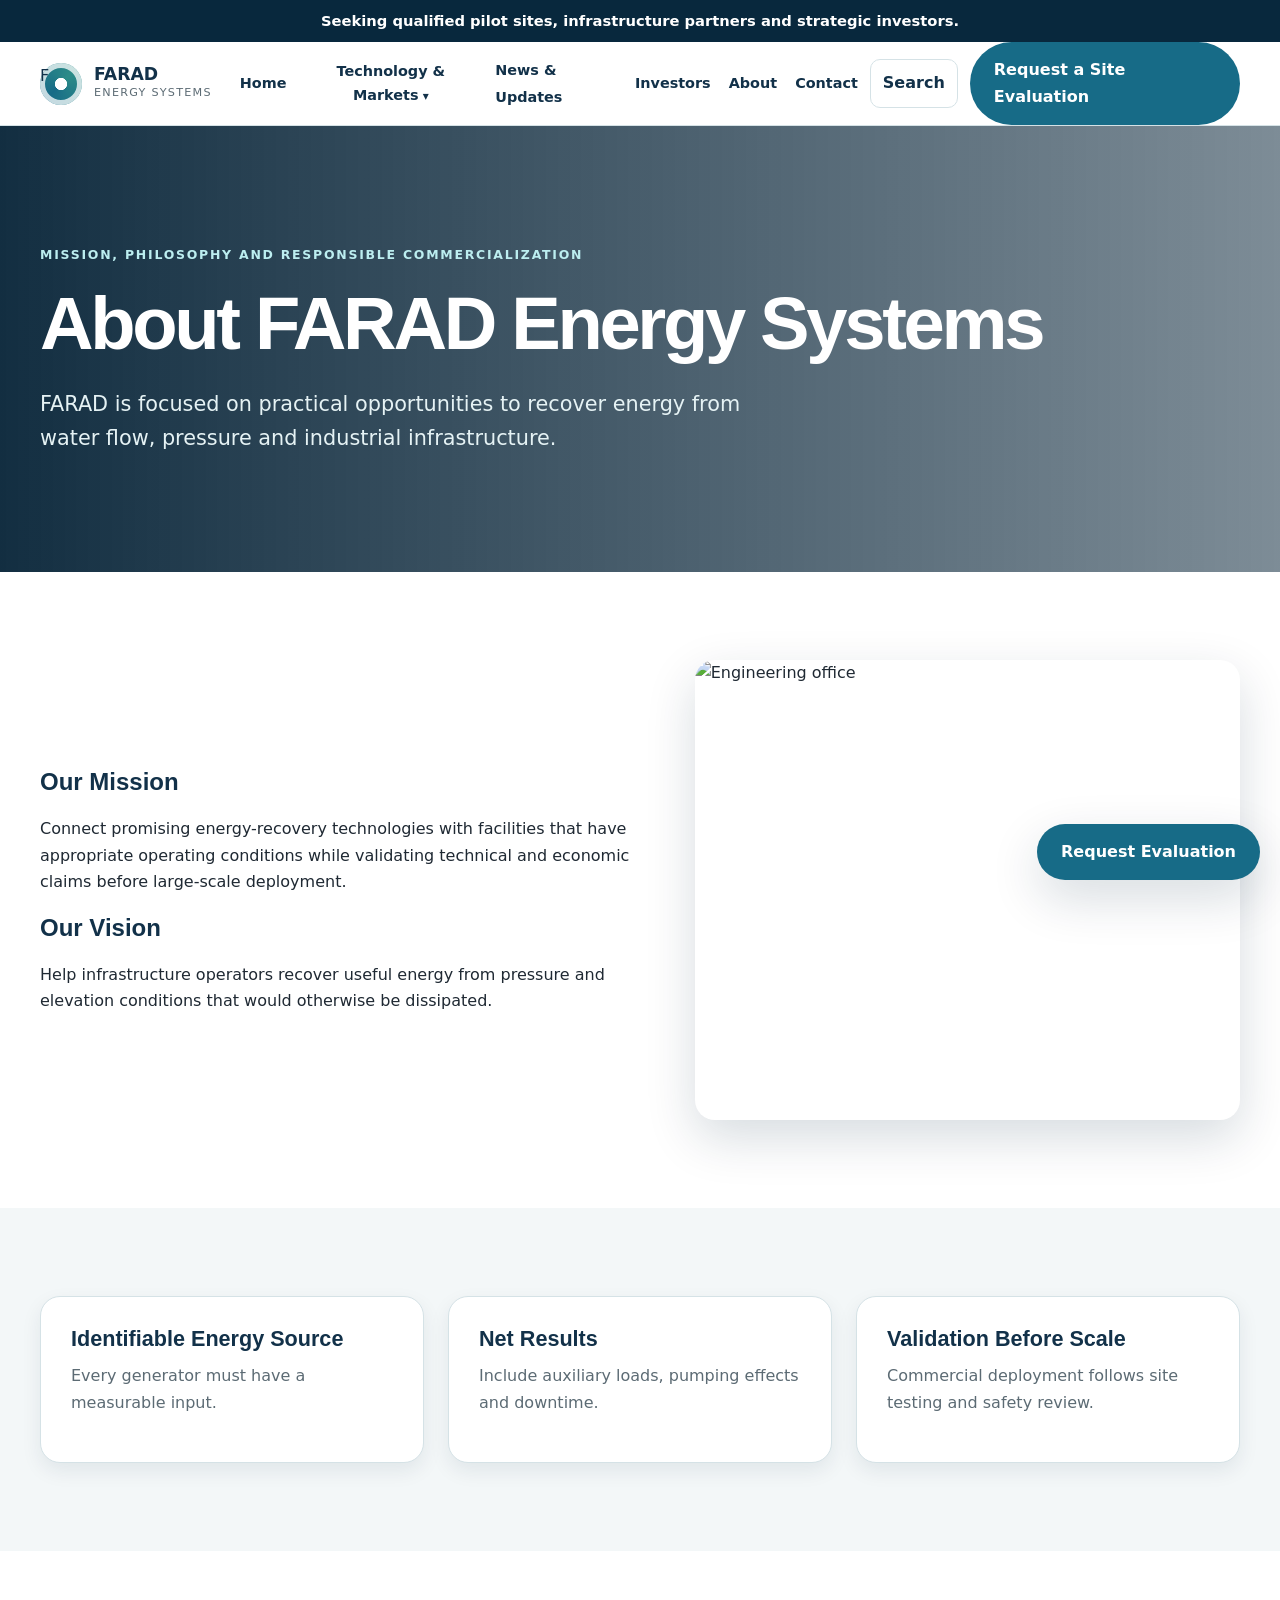
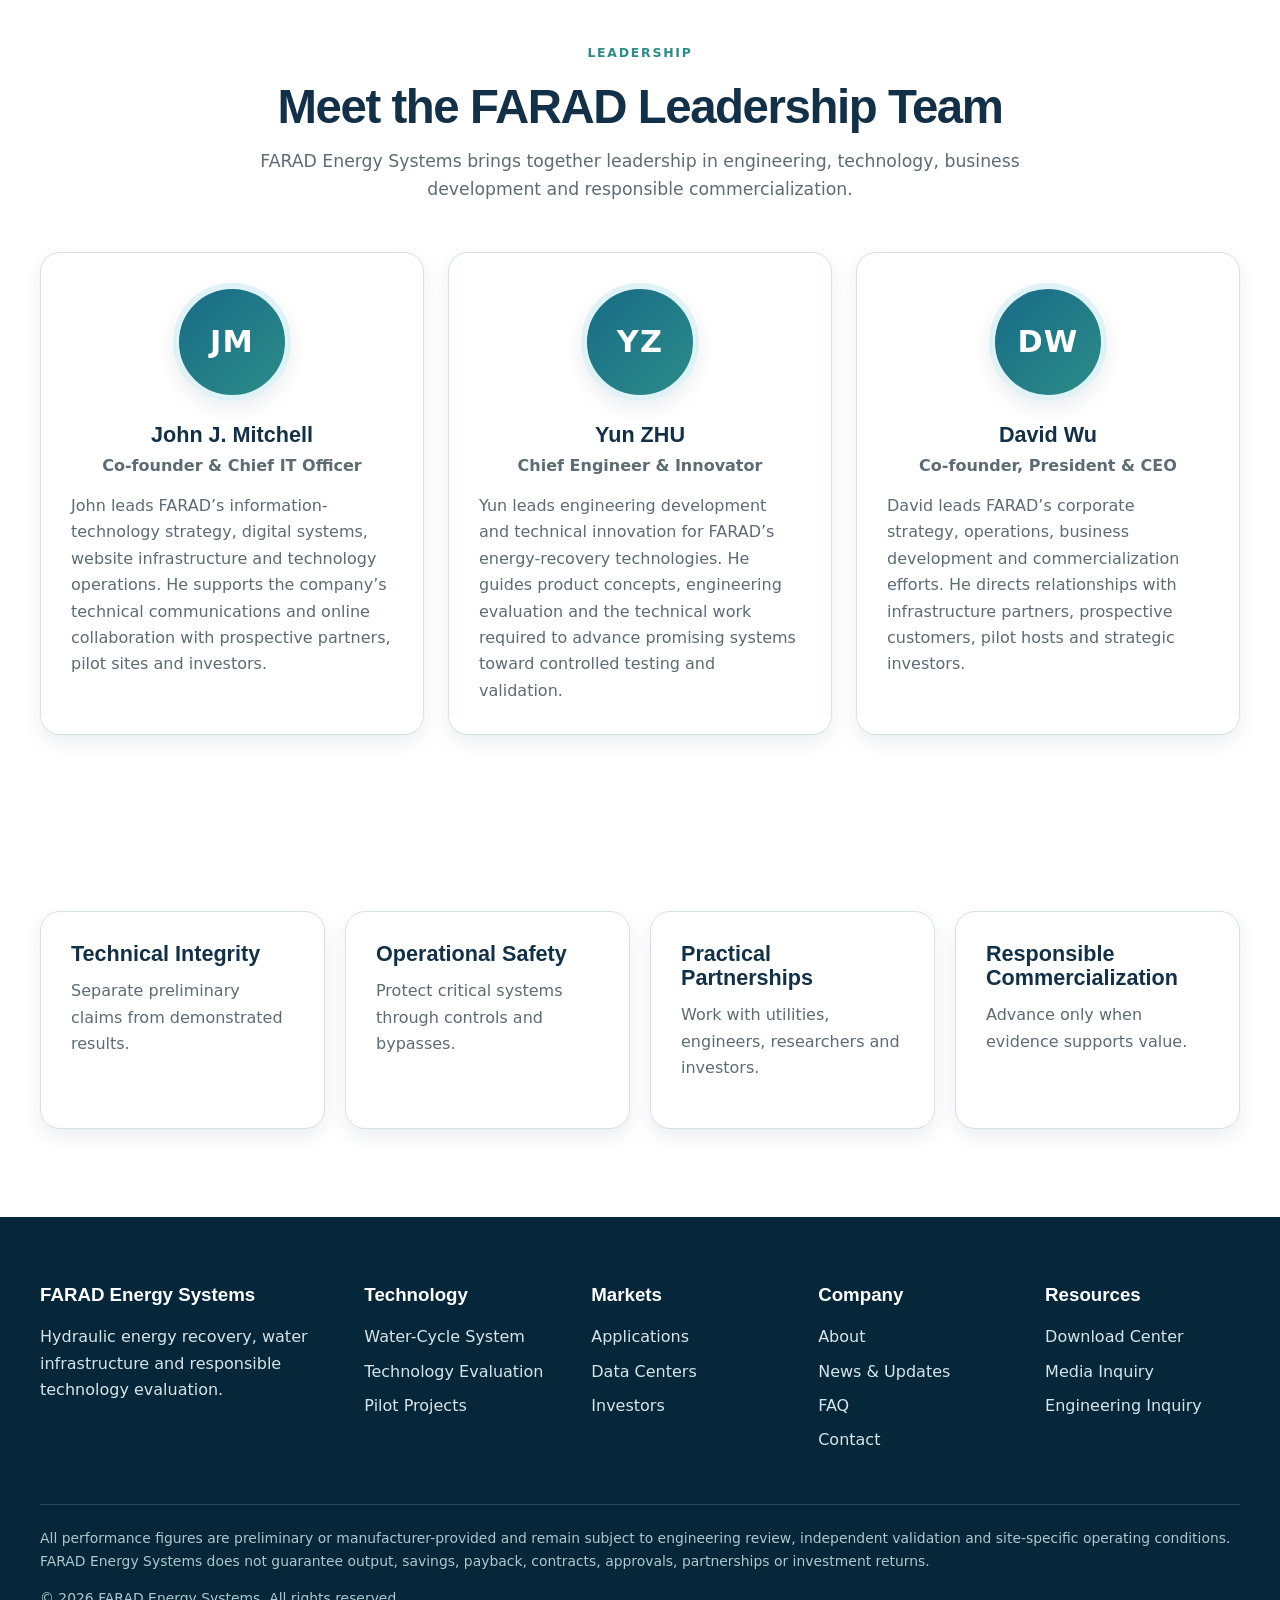
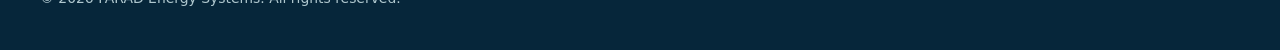
==== commit 67f91153: "SCRUM-3: replace the F in the upper left corner of this website with the company Logo for some misse" ====
--- a/about.html
+++ b/about.html
@@ -67,7 +67,7 @@
 <div class="announcement">Seeking qualified pilot sites, infrastructure partners and strategic investors.</div>
 <header class="site-header">
 <div class="container header-inner">
-<a class="brand" href="index.html" aria-label="FARAD Energy Systems home"><span class="brand-mark" aria-hidden="true"></span><span class="brand-text"><strong>FARAD</strong><span>Energy Systems</span></span></a>
+<a class="brand" href="index.html" aria-label="FARAD Energy Systems home"><span class="brand-mark">F</span><span class="brand-text"><strong>FARAD</strong><span>Energy Systems</span></span></a>
 <div class="header-actions">
 <button class="menu-button" type="button" aria-expanded="false" aria-controls="primary-nav">Menu</button>
 <nav class="primary-nav" id="primary-nav" aria-label="Primary navigation">
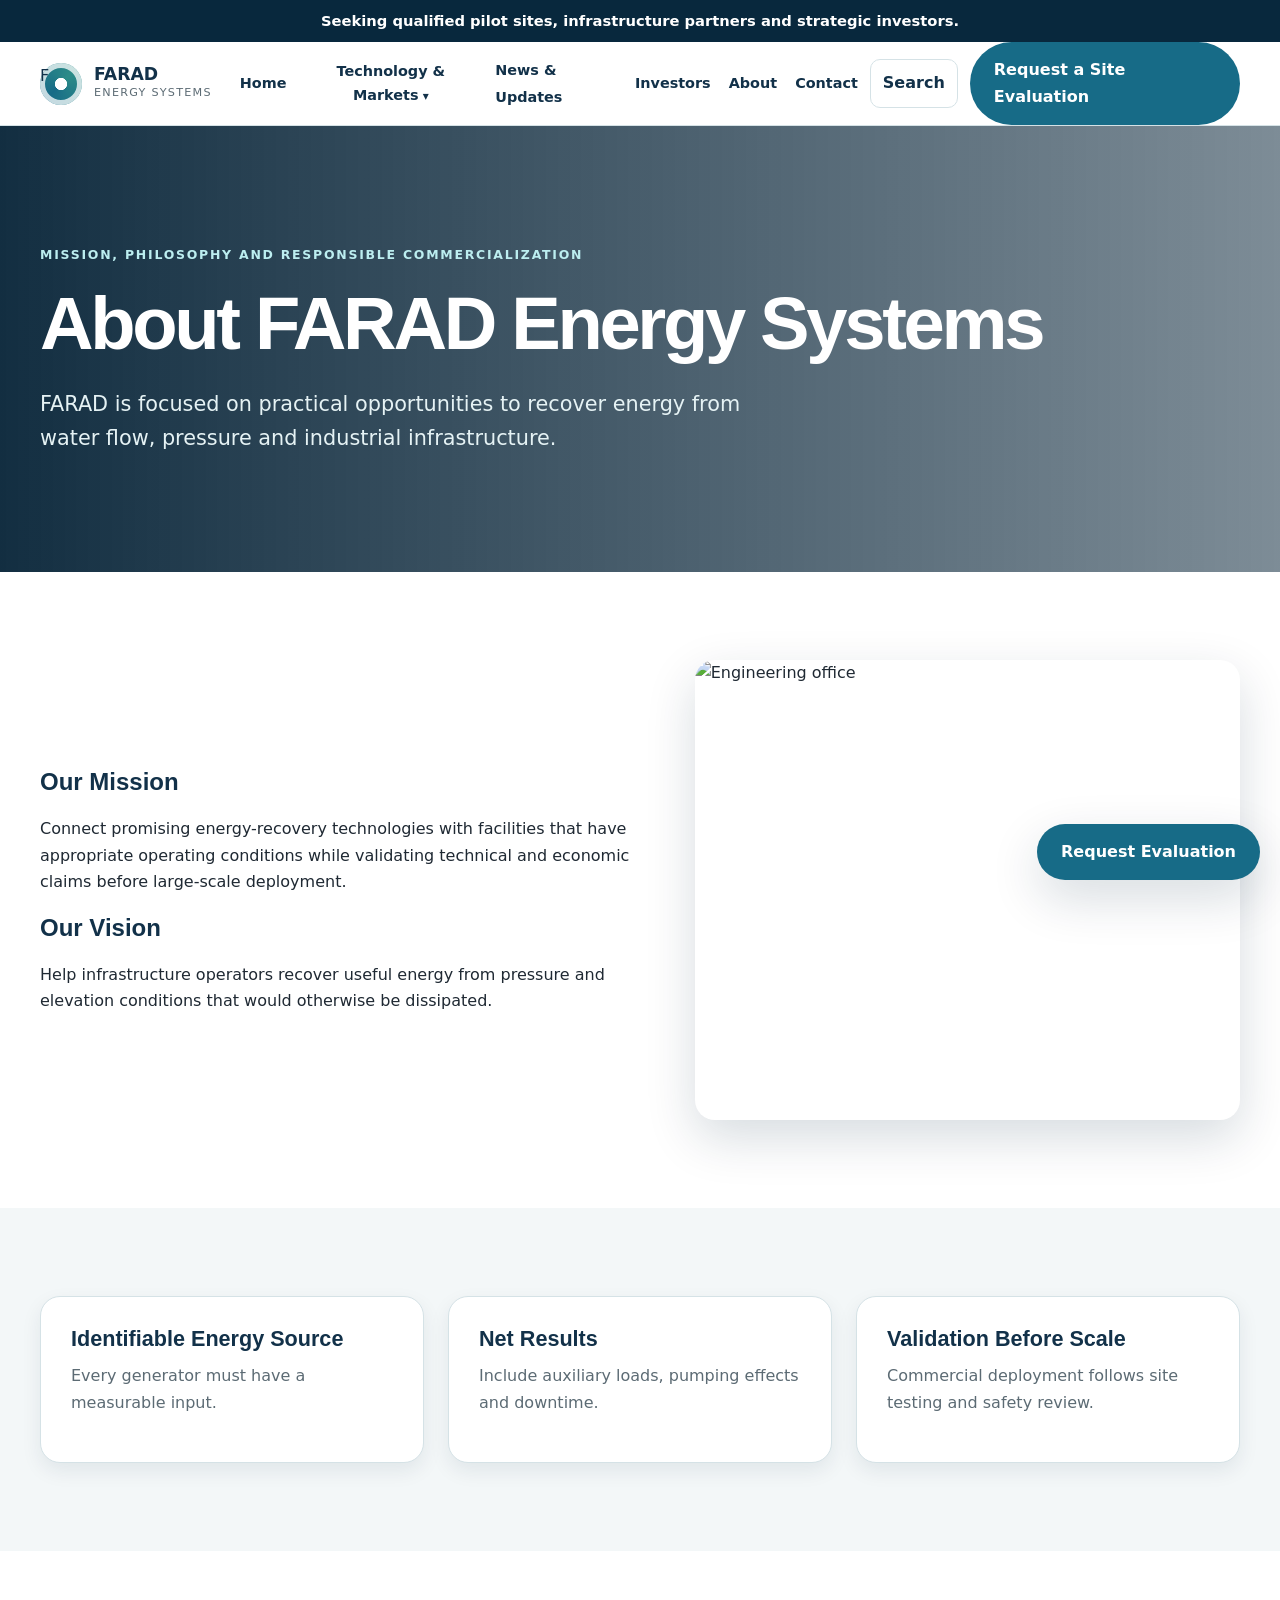
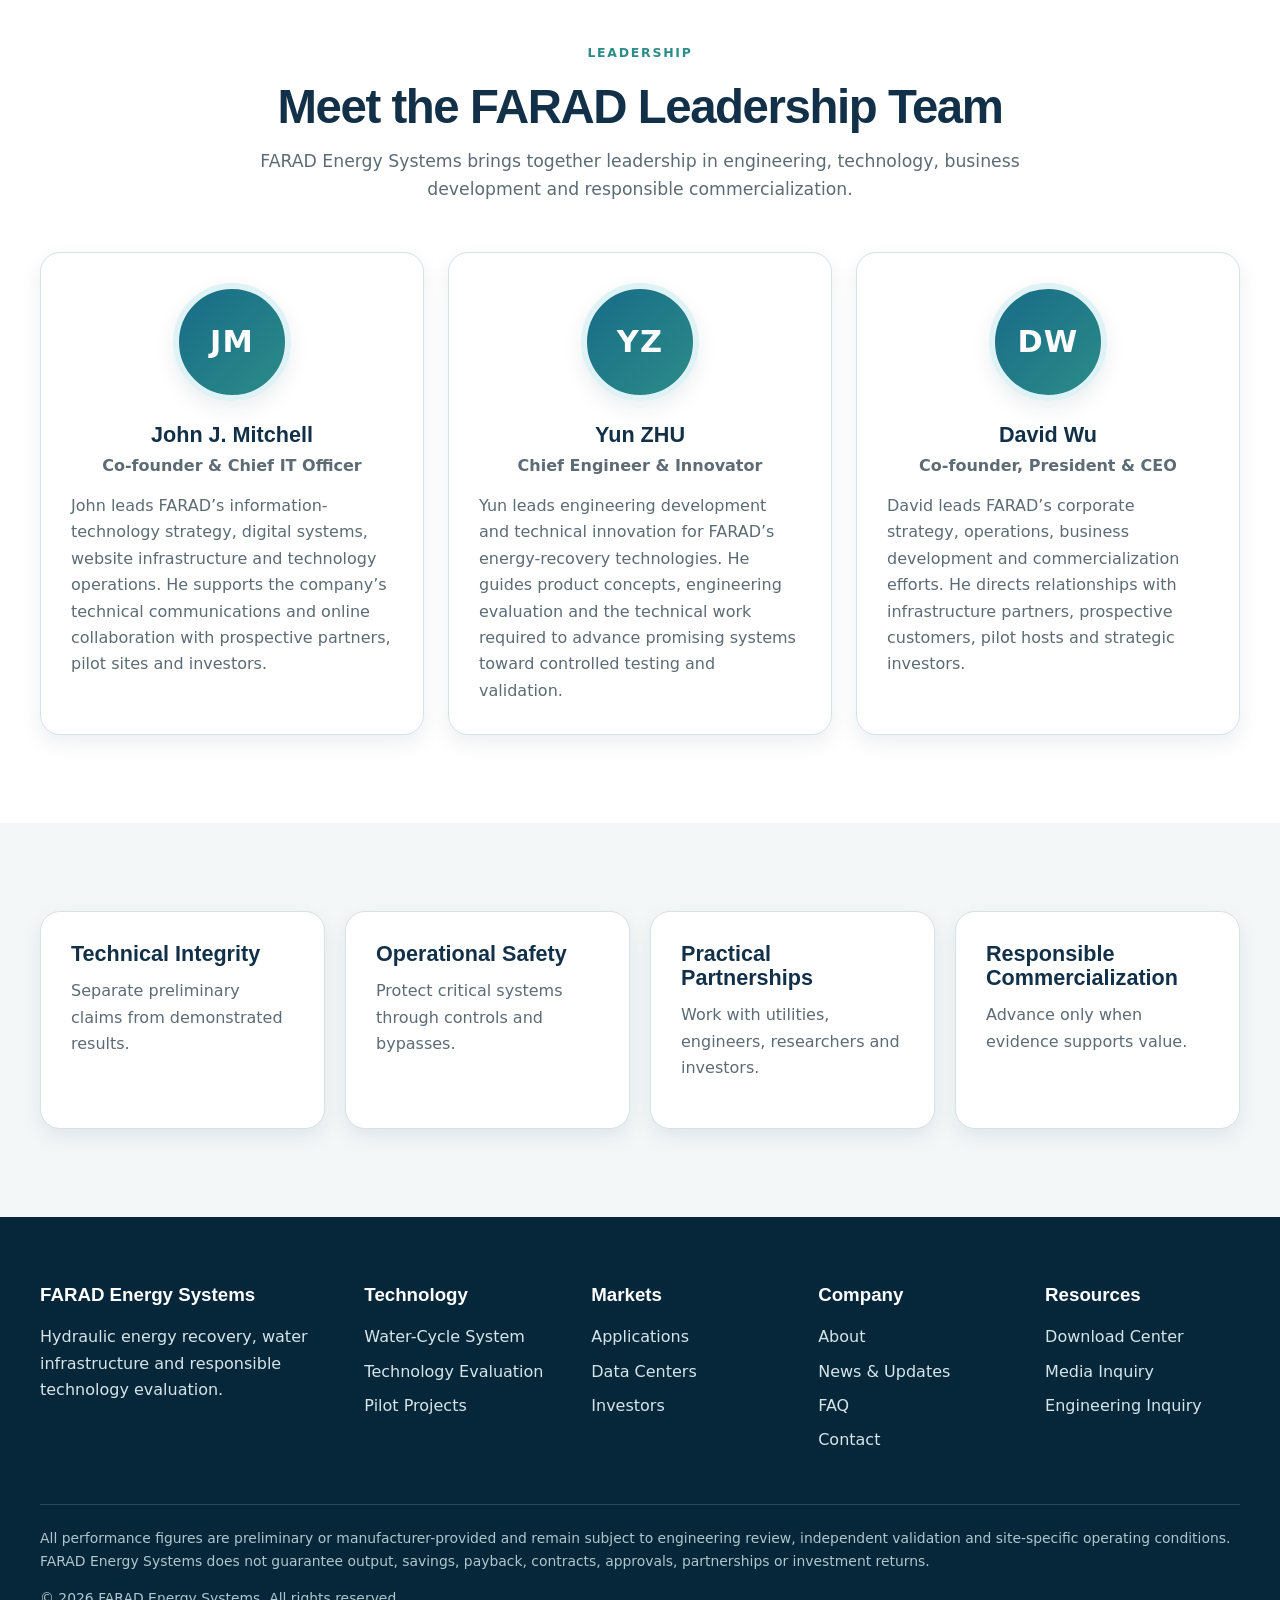
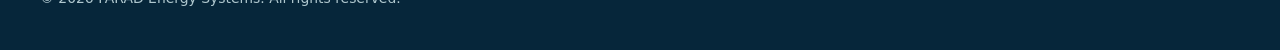
==== commit e109e52f: "starting over because of a previous merge conflict merge branch 'main' of github.com:mitchelljj98-ar" ====
--- a/about.html
+++ b/about.html
@@ -1,145 +1,277 @@
-<!doctype html><html lang="en"><head><meta charset="utf-8"><meta name="viewport" content="width=device-width,initial-scale=1">
-<title>About FARAD Energy Systems | FARAD Energy Systems</title><meta name="description" content="Learn about FARAD&#x27;s mission, values and engineering philosophy.">
-<link rel="stylesheet" href="css/base.css"><link rel="stylesheet" href="css/layout.css"><link rel="stylesheet" href="css/components.css"><link rel="stylesheet" href="css/forms.css"><link rel="stylesheet" href="css/animations.css">
-
-<style>
-  .leadership-section {
-    background: #ffffff;
-  }
-
-  .leadership-section .section-heading {
-    max-width: 780px;
-  }
-
-  .leadership-grid {
-    align-items: stretch;
-  }
-
-  .leader-card {
-    display: flex;
-    flex-direction: column;
-    text-align: center;
-  }
-
-  .leader-avatar {
-    width: 118px;
-    height: 118px;
-    margin: 0 auto 1.4rem;
-    border-radius: 50%;
-    display: grid;
-    place-items: center;
-    background: linear-gradient(135deg, var(--blue), var(--teal));
-    color: #fff;
-    border: 6px solid var(--sky);
-    box-shadow: var(--shadow-sm);
-    font-size: 1.9rem;
-    font-weight: 900;
-    letter-spacing: .04em;
-  }
-
-  .leader-card h3 {
-    margin-bottom: .45rem;
-  }
-
-  .leader-title {
-    color: var(--blue);
-    font-weight: 900;
-    line-height: 1.4;
-    margin-bottom: 1rem;
-  }
-
-  .leader-bio {
-    text-align: left;
-    margin-bottom: 0;
-  }
-
-  @media (max-width: 760px) {
+<!doctype html>
+<html lang="en">
+
+<head>
+  <meta charset="utf-8">
+  <meta name="viewport" content="width=device-width,initial-scale=1">
+  <title>About FARAD Energy Systems | FARAD Energy Systems</title>
+  <meta name="description" content="Learn about FARAD&#x27;s mission, values and engineering philosophy.">
+  <link rel="stylesheet" href="css/base.css">
+  <link rel="stylesheet" href="css/layout.css">
+  <link rel="stylesheet" href="css/components.css">
+  <link rel="stylesheet" href="css/forms.css">
+  <link rel="stylesheet" href="css/animations.css">
+
+  <style>
+    .leadership-section {
+      background: #ffffff;
+    }
+
+    .leadership-section .section-heading {
+      max-width: 780px;
+    }
+
+    .leadership-grid {
+      align-items: stretch;
+    }
+
+    .leader-card {
+      display: flex;
+      flex-direction: column;
+      text-align: center;
+    }
+
     .leader-avatar {
-      width: 104px;
-      height: 104px;
-      font-size: 1.65rem;
-    }
-  }
-</style>
-
-</head><body>
-<a class="skip-link" href="#main">Skip to main content</a>
-<div class="announcement">Seeking qualified pilot sites, infrastructure partners and strategic investors.</div>
-<header class="site-header">
-<div class="container header-inner">
-<a class="brand" href="index.html" aria-label="FARAD Energy Systems home"><span class="brand-mark">F</span><span class="brand-text"><strong>FARAD</strong><span>Energy Systems</span></span></a>
-<div class="header-actions">
-<button class="menu-button" type="button" aria-expanded="false" aria-controls="primary-nav">Menu</button>
-<nav class="primary-nav" id="primary-nav" aria-label="Primary navigation">
-<ul>
-<li><a href="index.html">Home</a></li>
-<li class="nav-item"><button class="nav-trigger" type="button" aria-expanded="false">Technology & Markets</button><div class="mega-menu"><a href="water-cycle-system.html"><strong>Water-Cycle System</strong><br><span>Primary hydraulic energy-recovery technology</span></a><a href="applications.html"><strong>Applications</strong><br><span>Wastewater, water utility, reclaimed-water and industrial markets</span></a><a href="data-center-partnerships.html"><strong>Data Center Partnerships</strong><br><span>Utility and reclaimed-water partnerships for campuses</span></a><a href="pilot-projects.html"><strong>Pilot Projects</strong><br><span>Site qualification, measurement and validation</span></a><a href="technology-evaluation.html"><strong>Technology Evaluation</strong><br><span>Magnetic-levitation and vehicle systems under evaluation</span></a><a href="faq.html"><strong>FAQ</strong><br><span>Common technical and commercial questions</span></a></div></li>
-<li><a href="updates.html">News & Updates</a></li><li><a href="investors.html">Investors</a></li><li><a href="about.html" aria-current="page">About</a></li><li><a href="contact.html">Contact</a></li>
-</ul></nav>
-<button class="search-button" type="button" aria-label="Search site">Search</button>
-<a class="btn btn-primary header-cta" href="contact.html">Request a Site Evaluation</a>
-</div></div></header>
-<div class="search-panel" role="dialog" aria-modal="true" aria-labelledby="search-title">
-<div class="search-dialog"><button class="search-close btn btn-secondary" type="button">Close</button><h2 id="search-title">Search FARAD</h2><div class="search-row"><label class="visually-hidden" for="site-search">Search terms</label><input id="site-search" type="search" placeholder="Search technology, pilots, investors..."></div><div class="search-results"><p>Start typing to search the FARAD site.</p></div></div></div>
-<main id="main"><section class="page-hero" style="--hero:url('https://images.unsplash.com/photo-1521737604893-d14cc237f11d?auto=format&fit=crop&w=1800&q=85')"><div class="container"><span class="eyebrow">Mission, philosophy and responsible commercialization</span><h1>About FARAD Energy Systems</h1><p>FARAD is focused on practical opportunities to recover energy from water flow, pressure and industrial infrastructure.</p></div></section><section class="section"><div class="container split"><div><h2>Our Mission</h2><p>Connect promising energy-recovery technologies with facilities that have appropriate operating conditions while validating technical and economic claims before large-scale deployment.</p><h2>Our Vision</h2><p>Help infrastructure operators recover useful energy from pressure and elevation conditions that would otherwise be dissipated.</p></div><img src="https://images.unsplash.com/photo-1497366811353-6870744d04b2?auto=format&fit=crop&w=1200&q=85" alt="Engineering office"></div></section><section class="section section-soft"><div class="container"><div class="grid-3"><article class="card"><h3>Identifiable Energy Source</h3><p>Every generator must have a measurable input.</p></article><article class="card"><h3>Net Results</h3><p>Include auxiliary loads, pumping effects and downtime.</p></article><article class="card"><h3>Validation Before Scale</h3><p>Commercial deployment follows site testing and safety review.</p></article></div></div></section>
-<section class="section leadership-section" aria-labelledby="leadership-heading">
-  <div class="container">
-    <div class="section-heading">
-      <span class="eyebrow" style="color: var(--teal);">Leadership</span>
-      <h2 id="leadership-heading">Meet the FARAD Leadership Team</h2>
-      <p>
-        FARAD Energy Systems brings together leadership in engineering,
-        technology, business development and responsible commercialization.
-      </p>
+      width: 118px;
+      height: 118px;
+      margin: 0 auto 1.4rem;
+      border-radius: 50%;
+      display: grid;
+      place-items: center;
+      background: linear-gradient(135deg, var(--blue), var(--teal));
+      color: #fff;
+      border: 6px solid var(--sky);
+      box-shadow: var(--shadow-sm);
+      font-size: 1.9rem;
+      font-weight: 900;
+      letter-spacing: .04em;
+    }
+
+    .leader-card h3 {
+      margin-bottom: .45rem;
+    }
+
+    .leader-title {
+      color: var(--blue);
+      font-weight: 900;
+      line-height: 1.4;
+      margin-bottom: 1rem;
+    }
+
+    .leader-bio {
+      text-align: left;
+      margin-bottom: 0;
+    }
+
+    @media (max-width: 760px) {
+      .leader-avatar {
+        width: 104px;
+        height: 104px;
+        font-size: 1.65rem;
+      }
+    }
+  </style>
+
+</head>
+
+<body>
+  <a class="skip-link" href="#main">Skip to main content</a>
+  <div class="announcement">Seeking qualified pilot sites, infrastructure partners and strategic investors.</div>
+  <header class="site-header">
+    <div class="container header-inner">
+      <a class="brand" href="index.html" aria-label="FARAD Energy Systems home"><span class="brand-mark">F</span><span
+          class="brand-text"><strong>FARAD</strong><span>Energy Systems</span></span></a>
+      <div class="header-actions">
+        <button class="menu-button" type="button" aria-expanded="false" aria-controls="primary-nav">Menu</button>
+        <nav class="primary-nav" id="primary-nav" aria-label="Primary navigation">
+          <ul>
+            <li><a href="index.html">Home</a></li>
+            <li class="nav-item"><button class="nav-trigger" type="button" aria-expanded="false">Technology &
+                Markets</button>
+              <div class="mega-menu"><a href="water-cycle-system.html"><strong>Water-Cycle
+                    System</strong><br><span>Primary hydraulic energy-recovery technology</span></a><a
+                  href="applications.html"><strong>Applications</strong><br><span>Wastewater, water utility,
+                    reclaimed-water and industrial markets</span></a><a
+                  href="data-center-partnerships.html"><strong>Data Center Partnerships</strong><br><span>Utility and
+                    reclaimed-water partnerships for campuses</span></a><a href="pilot-projects.html"><strong>Pilot
+                    Projects</strong><br><span>Site qualification, measurement and validation</span></a><a
+                  href="technology-evaluation.html"><strong>Technology Evaluation</strong><br><span>Magnetic-levitation
+                    and vehicle systems under evaluation</span></a><a
+                  href="faq.html"><strong>FAQ</strong><br><span>Common technical and commercial questions</span></a>
+              </div>
+            </li>
+            <li><a href="updates.html">News & Updates</a></li>
+            <li><a href="investors.html">Investors</a></li>
+            <li><a href="about.html" aria-current="page">About</a></li>
+            <li><a href="contact.html">Contact</a></li>
+          </ul>
+        </nav>
+        <button class="search-button" type="button" aria-label="Search site">Search</button>
+        <a class="btn btn-primary header-cta" href="contact.html">Request a Site Evaluation</a>
+      </div>
     </div>
-
-    <div class="grid-3 leadership-grid">
-      <article class="card leader-card" data-reveal>
-        <div class="leader-avatar" aria-hidden="true">JM</div>
-        <h3>John J. Mitchell</h3>
-        <p class="leader-title">Co-founder &amp; Chief IT Officer</p>
-        <p class="leader-bio">
-          John leads FARAD’s information-technology strategy, digital systems,
-          website infrastructure and technology operations. He supports the
-          company’s technical communications and online collaboration with
-          prospective partners, pilot sites and investors.
-        </p>
-      </article>
-
-      <article class="card leader-card" data-reveal>
-        <div class="leader-avatar" aria-hidden="true">YZ</div>
-        <h3>Yun ZHU</h3>
-        <p class="leader-title">Chief Engineer &amp; Innovator</p>
-        <p class="leader-bio">
-          Yun leads engineering development and technical innovation for
-          FARAD’s energy-recovery technologies. He guides product concepts,
-          engineering evaluation and the technical work required to advance
-          promising systems toward controlled testing and validation.
-        </p>
-      </article>
-
-      <article class="card leader-card" data-reveal>
-        <div class="leader-avatar" aria-hidden="true">DW</div>
-        <h3>David Wu</h3>
-        <p class="leader-title">Co-founder, President &amp; CEO</p>
-        <p class="leader-bio">
-          David leads FARAD’s corporate strategy, operations, business
-          development and commercialization efforts. He directs relationships
-          with infrastructure partners, prospective customers, pilot hosts
-          and strategic investors.
-        </p>
-      </article>
+  </header>
+  <div class="search-panel" role="dialog" aria-modal="true" aria-labelledby="search-title">
+    <div class="search-dialog"><button class="search-close btn btn-secondary" type="button">Close</button>
+      <h2 id="search-title">Search FARAD</h2>
+      <div class="search-row"><label class="visually-hidden" for="site-search">Search terms</label><input
+          id="site-search" type="search" placeholder="Search technology, pilots, investors..."></div>
+      <div class="search-results">
+        <p>Start typing to search the FARAD site.</p>
+      </div>
     </div>
   </div>
-</section>
-<section class="section"><div class="container"><div class="grid-4"><article class="card"><h3>Technical Integrity</h3><p>Separate preliminary claims from demonstrated results.</p></article><article class="card"><h3>Operational Safety</h3><p>Protect critical systems through controls and bypasses.</p></article><article class="card"><h3>Practical Partnerships</h3><p>Work with utilities, engineers, researchers and investors.</p></article><article class="card"><h3>Responsible Commercialization</h3><p>Advance only when evidence supports value.</p></article></div></div></section></main>
-<footer class="site-footer"><div class="container"><div class="footer-grid">
-<div><h3>FARAD Energy Systems</h3><p>Hydraulic energy recovery, water infrastructure and responsible technology evaluation.</p></div>
-<div><h3>Technology</h3><a href="water-cycle-system.html">Water-Cycle System</a><a href="technology-evaluation.html">Technology Evaluation</a><a href="pilot-projects.html">Pilot Projects</a></div>
-<div><h3>Markets</h3><a href="applications.html">Applications</a><a href="data-center-partnerships.html">Data Centers</a><a href="investors.html">Investors</a></div>
-<div><h3>Company</h3><a href="about.html">About</a><a href="updates.html">News & Updates</a><a href="faq.html">FAQ</a><a href="contact.html">Contact</a></div>
-<div><h3>Resources</h3><a href="downloads.html">Download Center</a><a href="contact.html">Media Inquiry</a><a href="contact.html">Engineering Inquiry</a></div>
-</div><div class="footer-bottom"><p>All performance figures are preliminary or manufacturer-provided and remain subject to engineering review, independent validation and site-specific operating conditions. FARAD Energy Systems does not guarantee output, savings, payback, contracts, approvals, partnerships or investment returns.</p><p>© 2026 FARAD Energy Systems. All rights reserved.</p></div></div></footer>
-<a class="btn btn-primary sticky-cta" href="contact.html">Request Evaluation</a>
-
-<script src="js/navigation.js"></script><script src="js/search.js"></script><script src="js/interactions.js"></script><script src="js/animations.js"></script></body></html>+  <main id="main">
+    <section class="page-hero"
+      style="--hero:url('https://images.unsplash.com/photo-1521737604893-d14cc237f11d?auto=format&fit=crop&w=1800&q=85')">
+      <div class="container"><span class="eyebrow">Mission, philosophy and responsible commercialization</span>
+        <h1>About FARAD Energy Systems</h1>
+        <p>FARAD is focused on practical opportunities to recover energy from water flow, pressure and industrial
+          infrastructure.</p>
+      </div>
+    </section>
+    <section class="section">
+      <div class="container split">
+        <div>
+          <h2>Our Mission</h2>
+          <p>Connect promising energy-recovery technologies with facilities that have appropriate operating conditions
+            while validating technical and economic claims before large-scale deployment.</p>
+          <h2>Our Vision</h2>
+          <p>Help infrastructure operators recover useful energy from pressure and elevation conditions that would
+            otherwise be dissipated.</p>
+        </div><img src="https://images.unsplash.com/photo-1497366811353-6870744d04b2?auto=format&fit=crop&w=1200&q=85"
+          alt="Engineering office">
+      </div>
+    </section>
+    <section class="section section-soft">
+      <div class="container">
+        <div class="grid-3">
+          <article class="card">
+            <h3>Identifiable Energy Source</h3>
+            <p>Every generator must have a measurable input.</p>
+          </article>
+          <article class="card">
+            <h3>Net Results</h3>
+            <p>Include auxiliary loads, pumping effects and downtime.</p>
+          </article>
+          <article class="card">
+            <h3>Validation Before Scale</h3>
+            <p>Commercial deployment follows site testing and safety review.</p>
+          </article>
+        </div>
+      </div>
+    </section>
+    <section class="section leadership-section" aria-labelledby="leadership-heading">
+      <div class="container">
+        <div class="section-heading">
+          <span class="eyebrow" style="color: var(--teal);">Leadership</span>
+          <h2 id="leadership-heading">Meet the FARAD Leadership Team</h2>
+          <p>
+            FARAD Energy Systems brings together leadership in engineering,
+            technology, business development and responsible commercialization.
+          </p>
+        </div>
+
+        <div class="grid-3 leadership-grid">
+          <article class="card leader-card" data-reveal>
+            <div class="leader-avatar" aria-hidden="true">JM</div>
+            <h3>John J. Mitchell</h3>
+            <p class="leader-title">Co-founder &amp; Chief IT Officer</p>
+            <p class="leader-bio">
+              John leads FARAD’s information-technology strategy, digital systems,
+              website infrastructure and technology operations. He supports the
+              company’s technical communications and online collaboration with
+              prospective partners, pilot sites and investors.
+            </p>
+          </article>
+
+          <article class="card leader-card" data-reveal>
+            <div class="leader-avatar" aria-hidden="true">YZ</div>
+            <h3>Yun ZHU</h3>
+            <p class="leader-title">Chief Engineer &amp; Innovator</p>
+            <p class="leader-bio">
+              Yun leads engineering development and technical innovation for
+              FARAD’s energy-recovery technologies. He guides product concepts,
+              engineering evaluation and the technical work required to advance
+              promising systems toward controlled testing and validation.
+            </p>
+          </article>
+
+          <article class="card leader-card" data-reveal>
+            <div class="leader-avatar" aria-hidden="true">DW</div>
+            <h3>David Wu</h3>
+            <p class="leader-title">Co-founder, President &amp; CEO</p>
+            <p class="leader-bio">
+              David leads FARAD’s corporate strategy, operations, business
+              development and commercialization efforts. He directs relationships
+              with infrastructure partners, prospective customers, pilot hosts
+              and strategic investors.
+            </p>
+          </article>
+        </div>
+      </div>
+    </section>
+    <section class="section section-soft">
+      <div class="container">
+        <div class="grid-4">
+          <article class="card">
+            <h3>Technical Integrity</h3>
+            <p>Separate preliminary claims from demonstrated results.</p>
+          </article>
+          <article class="card">
+            <h3>Operational Safety</h3>
+            <p>Protect critical systems through controls and bypasses.</p>
+          </article>
+          <article class="card">
+            <h3>Practical Partnerships</h3>
+            <p>Work with utilities, engineers, researchers and investors.</p>
+          </article>
+          <article class="card">
+            <h3>Responsible Commercialization</h3>
+            <p>Advance only when evidence supports value.</p>
+          </article>
+        </div>
+      </div>
+    </section>
+  </main>
+  <footer class="site-footer">
+    <div class="container">
+      <div class="footer-grid">
+        <div>
+          <h3>FARAD Energy Systems</h3>
+          <p>Hydraulic energy recovery, water infrastructure and responsible technology evaluation.</p>
+        </div>
+        <div>
+          <h3>Technology</h3><a href="water-cycle-system.html">Water-Cycle System</a><a
+            href="technology-evaluation.html">Technology Evaluation</a><a href="pilot-projects.html">Pilot Projects</a>
+        </div>
+        <div>
+          <h3>Markets</h3><a href="applications.html">Applications</a><a href="data-center-partnerships.html">Data
+            Centers</a><a href="investors.html">Investors</a>
+        </div>
+        <div>
+          <h3>Company</h3><a href="about.html">About</a><a href="updates.html">News & Updates</a><a
+            href="faq.html">FAQ</a><a href="contact.html">Contact</a>
+        </div>
+        <div>
+          <h3>Resources</h3><a href="downloads.html">Download Center</a><a href="contact.html">Media Inquiry</a><a
+            href="contact.html">Engineering Inquiry</a>
+        </div>
+      </div>
+      <div class="footer-bottom">
+        <p>All performance figures are preliminary or manufacturer-provided and remain subject to engineering review,
+          independent validation and site-specific operating conditions. FARAD Energy Systems does not guarantee output,
+          savings, payback, contracts, approvals, partnerships or investment returns.</p>
+        <p>© 2026 FARAD Energy Systems. All rights reserved.</p>
+      </div>
+    </div>
+  </footer>
+  <a class="btn btn-primary sticky-cta" href="contact.html">Request Evaluation</a>
+
+  <script src="js/navigation.js"></script>
+  <script src="js/search.js"></script>
+  <script src="js/interactions.js"></script>
+  <script src="js/animations.js"></script>
+</body>
+
+</html>
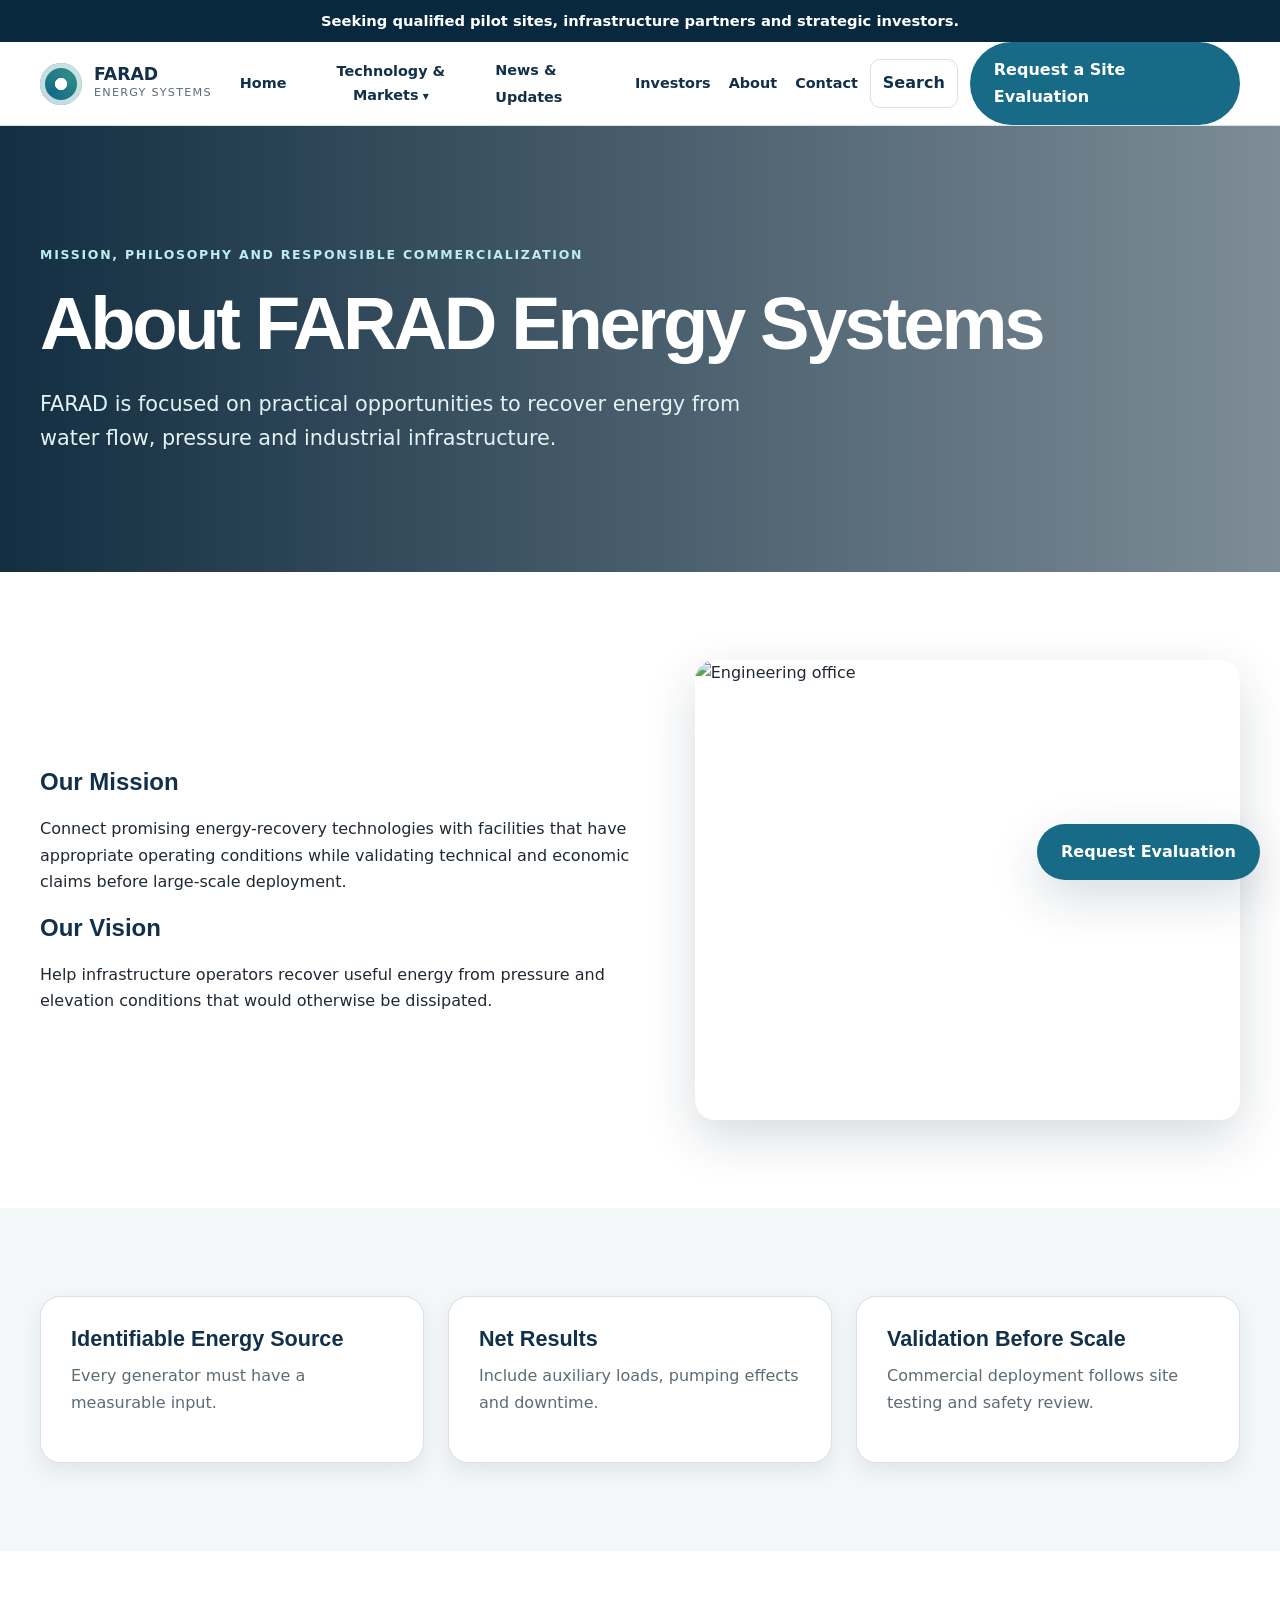
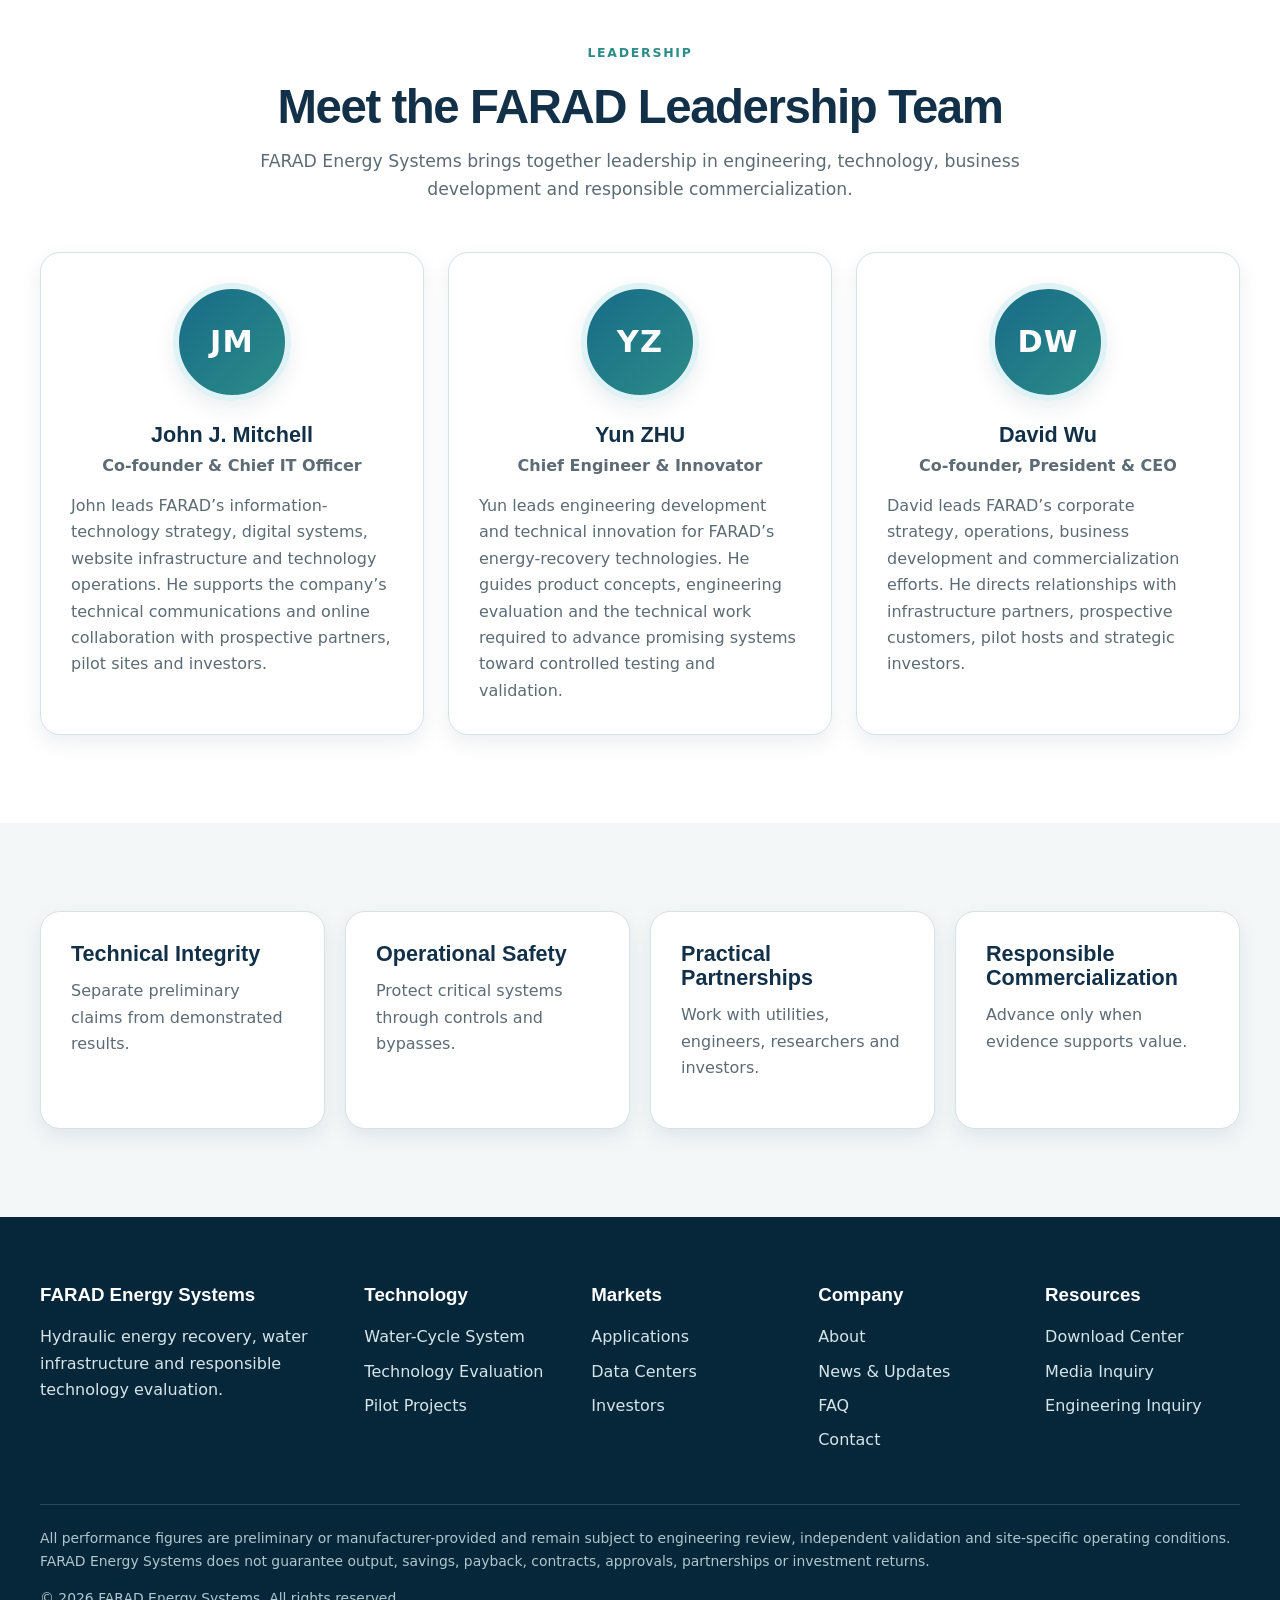
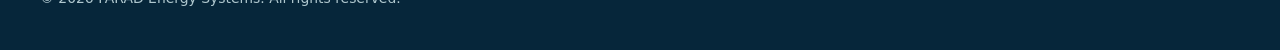
==== commit 27e9ff89: "SCRUM-3: replace the F in the upper left corner of this website with the company Logo for some misse" ====
--- a/about.html
+++ b/about.html
@@ -79,7 +79,7 @@
   <div class="announcement">Seeking qualified pilot sites, infrastructure partners and strategic investors.</div>
   <header class="site-header">
     <div class="container header-inner">
-      <a class="brand" href="index.html" aria-label="FARAD Energy Systems home"><span class="brand-mark">F</span><span
+      <a class="brand" href="index.html" aria-label="FARAD Energy Systems home"><span class="brand-mark" aria-hidden="true"></span><span
           class="brand-text"><strong>FARAD</strong><span>Energy Systems</span></span></a>
       <div class="header-actions">
         <button class="menu-button" type="button" aria-expanded="false" aria-controls="primary-nav">Menu</button>
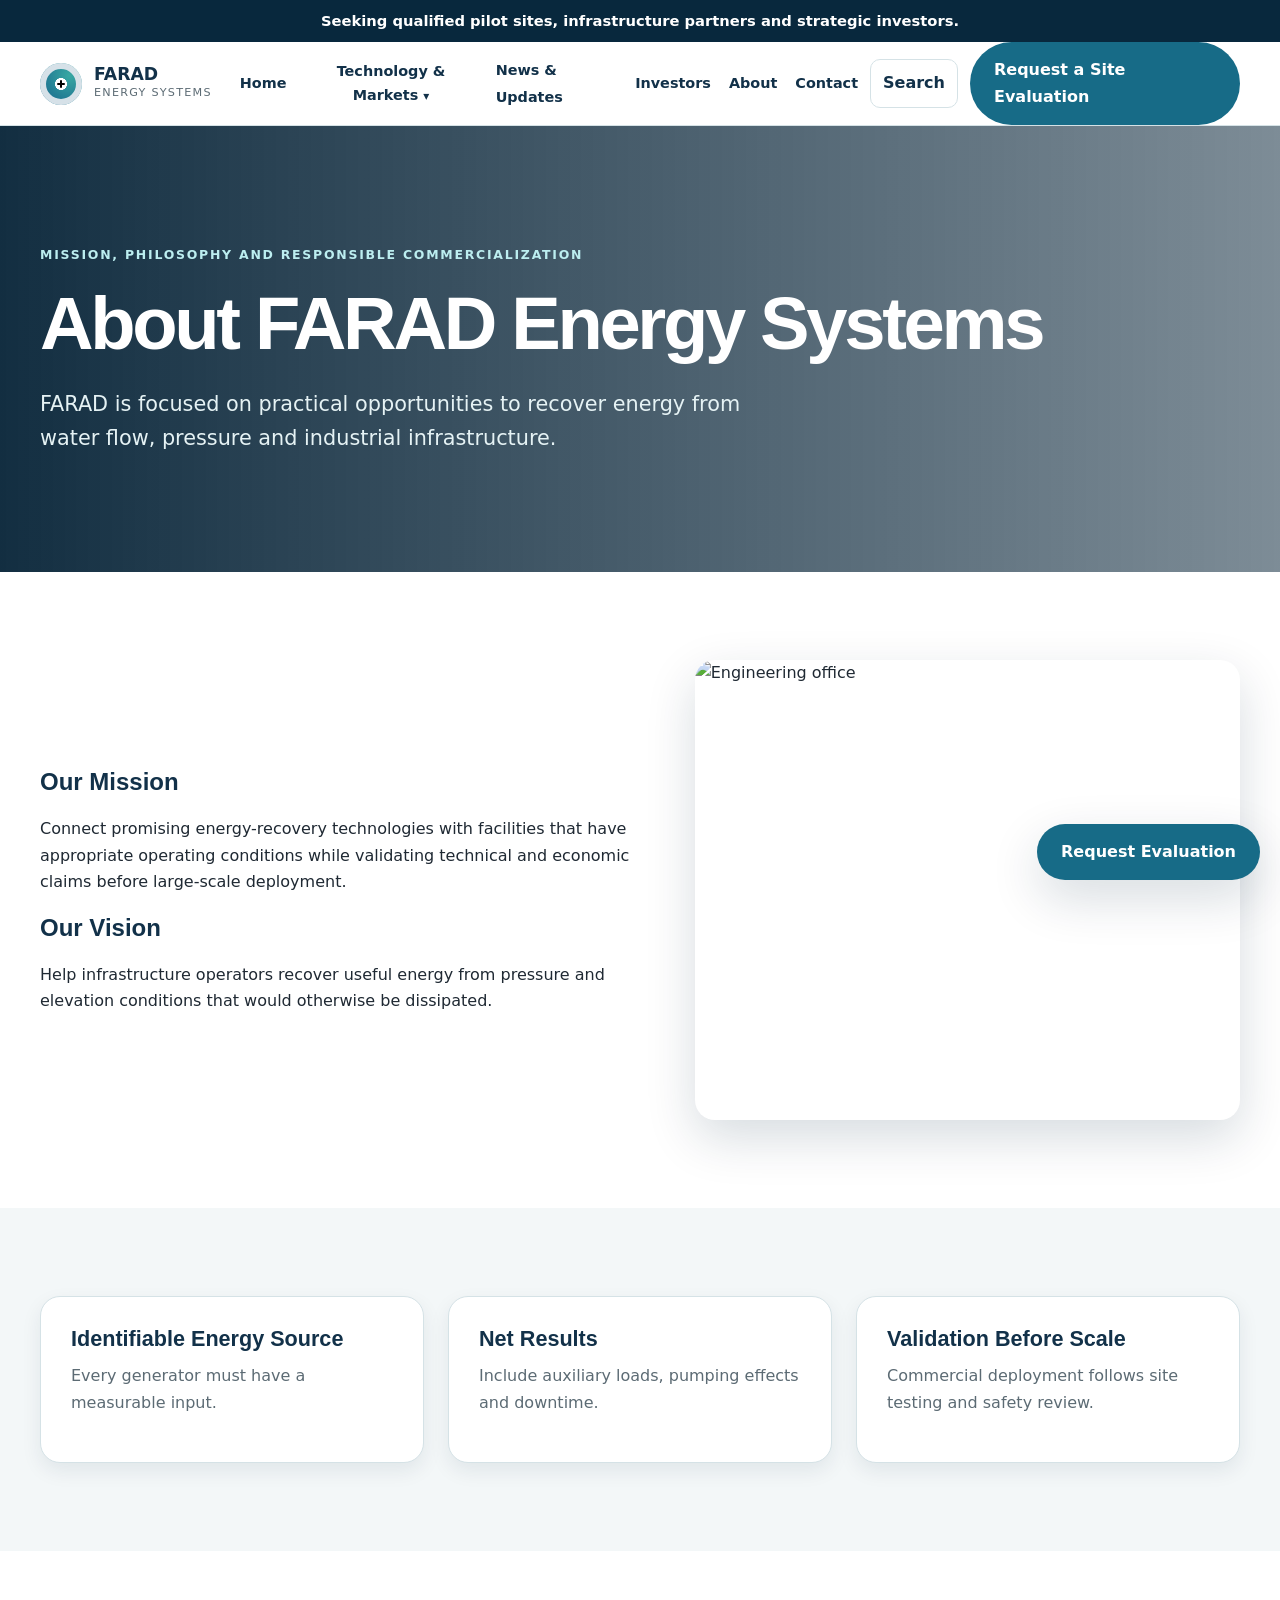
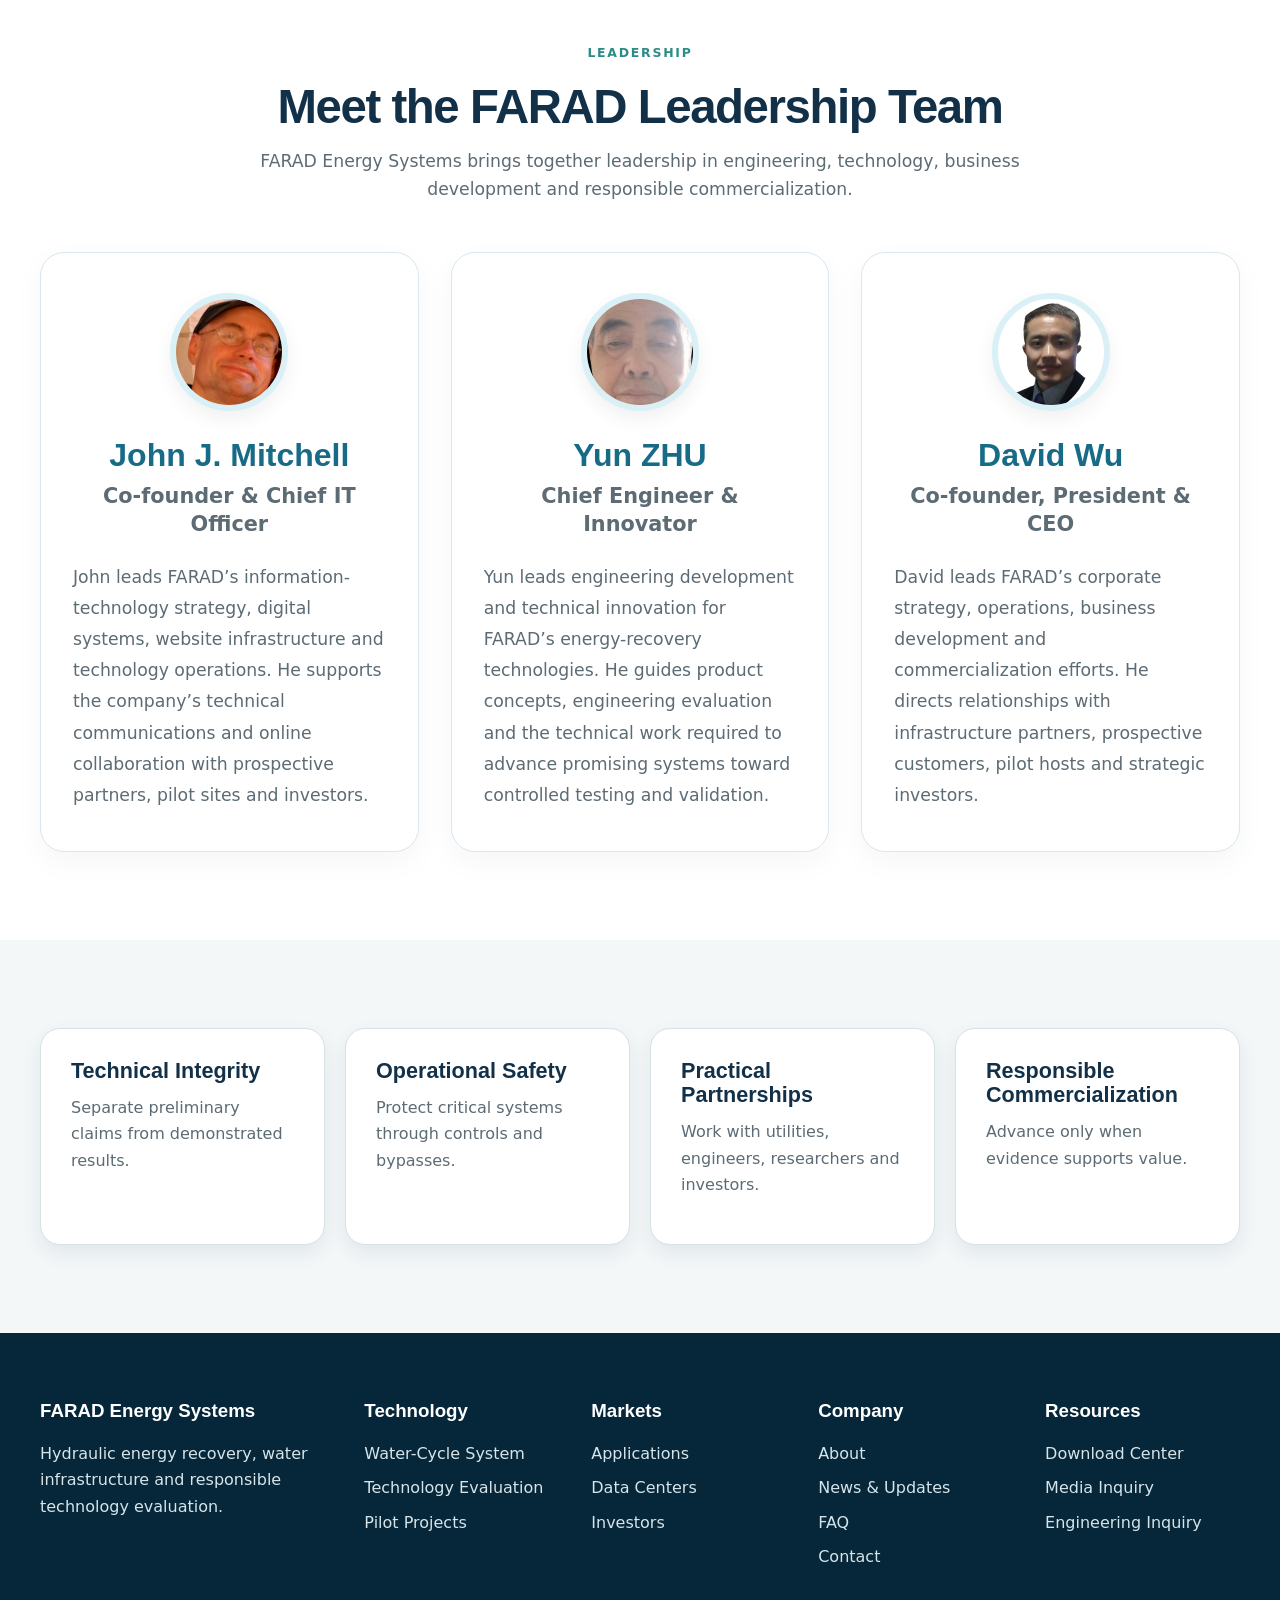
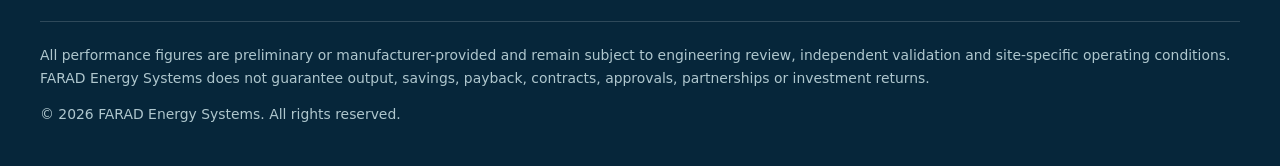
==== commit 6963580b: "SCRUM-2: About Leadership section needs pictures for the 3 officers." ====
--- a/about.html
+++ b/about.html
@@ -1,277 +1,543 @@
 <!doctype html>
 <html lang="en">
-
-<head>
-  <meta charset="utf-8">
-  <meta name="viewport" content="width=device-width,initial-scale=1">
-  <title>About FARAD Energy Systems | FARAD Energy Systems</title>
-  <meta name="description" content="Learn about FARAD&#x27;s mission, values and engineering philosophy.">
-  <link rel="stylesheet" href="css/base.css">
-  <link rel="stylesheet" href="css/layout.css">
-  <link rel="stylesheet" href="css/components.css">
-  <link rel="stylesheet" href="css/forms.css">
-  <link rel="stylesheet" href="css/animations.css">
-
-  <style>
-    .leadership-section {
-      background: #ffffff;
-    }
-
-    .leadership-section .section-heading {
-      max-width: 780px;
-    }
-
-    .leadership-grid {
-      align-items: stretch;
-    }
-
-    .leader-card {
-      display: flex;
-      flex-direction: column;
-      text-align: center;
-    }
-
-    .leader-avatar {
-      width: 118px;
-      height: 118px;
-      margin: 0 auto 1.4rem;
-      border-radius: 50%;
-      display: grid;
-      place-items: center;
-      background: linear-gradient(135deg, var(--blue), var(--teal));
-      color: #fff;
-      border: 6px solid var(--sky);
-      box-shadow: var(--shadow-sm);
-      font-size: 1.9rem;
-      font-weight: 900;
-      letter-spacing: .04em;
-    }
-
-    .leader-card h3 {
-      margin-bottom: .45rem;
-    }
-
-    .leader-title {
-      color: var(--blue);
-      font-weight: 900;
-      line-height: 1.4;
-      margin-bottom: 1rem;
-    }
-
-    .leader-bio {
-      text-align: left;
-      margin-bottom: 0;
-    }
-
-    @media (max-width: 760px) {
+  <head>
+    <meta charset="utf-8" />
+    <meta name="viewport" content="width=device-width,initial-scale=1" />
+    <title>About FARAD Energy Systems | FARAD Energy Systems</title>
+    <meta
+      name="description"
+      content="Learn about FARAD&#x27;s mission, values and engineering philosophy."
+    />
+    <link rel="stylesheet" href="css/base.css" />
+    <link rel="stylesheet" href="css/layout.css" />
+    <link rel="stylesheet" href="css/components.css" />
+    <link rel="stylesheet" href="css/forms.css" />
+    <link rel="stylesheet" href="css/animations.css" />
+
+    <style>
+      /* ===========================
+         Leadership Section
+      =========================== */
+
+      .leadership-section {
+        background: #ffffff;
+      }
+
+      .leadership-section .section-heading {
+        max-width: 780px;
+        margin: 0 auto 3rem;
+        text-align: center;
+      }
+
+      .leadership-grid {
+        align-items: stretch;
+        gap: 2rem;
+      }
+
+      .leader-card {
+        display: flex;
+        flex-direction: column;
+        align-items: center;
+        text-align: center;
+        padding: 2.5rem 2rem;
+        border: 1px solid #d7e8ef;
+        border-radius: 24px;
+        background: #ffffff;
+        box-shadow: 0 10px 30px rgba(0, 0, 0, 0.04);
+        transition:
+          transform 0.25s ease,
+          box-shadow 0.25s ease;
+      }
+
+      .leader-card:hover {
+        transform: translateY(-4px);
+        box-shadow: 0 18px 40px rgba(0, 0, 0, 0.08);
+      }
+
+      /* ===========================
+         Leadership Avatar
+      =========================== */
+
       .leader-avatar {
-        width: 104px;
-        height: 104px;
-        font-size: 1.65rem;
-      }
-    }
-  </style>
-
-</head>
-
-<body>
-  <a class="skip-link" href="#main">Skip to main content</a>
-  <div class="announcement">Seeking qualified pilot sites, infrastructure partners and strategic investors.</div>
-  <header class="site-header">
-    <div class="container header-inner">
-      <a class="brand" href="index.html" aria-label="FARAD Energy Systems home"><span class="brand-mark" aria-hidden="true"></span><span
-          class="brand-text"><strong>FARAD</strong><span>Energy Systems</span></span></a>
-      <div class="header-actions">
-        <button class="menu-button" type="button" aria-expanded="false" aria-controls="primary-nav">Menu</button>
-        <nav class="primary-nav" id="primary-nav" aria-label="Primary navigation">
-          <ul>
-            <li><a href="index.html">Home</a></li>
-            <li class="nav-item"><button class="nav-trigger" type="button" aria-expanded="false">Technology &
-                Markets</button>
-              <div class="mega-menu"><a href="water-cycle-system.html"><strong>Water-Cycle
-                    System</strong><br><span>Primary hydraulic energy-recovery technology</span></a><a
-                  href="applications.html"><strong>Applications</strong><br><span>Wastewater, water utility,
-                    reclaimed-water and industrial markets</span></a><a
-                  href="data-center-partnerships.html"><strong>Data Center Partnerships</strong><br><span>Utility and
-                    reclaimed-water partnerships for campuses</span></a><a href="pilot-projects.html"><strong>Pilot
-                    Projects</strong><br><span>Site qualification, measurement and validation</span></a><a
-                  href="technology-evaluation.html"><strong>Technology Evaluation</strong><br><span>Magnetic-levitation
-                    and vehicle systems under evaluation</span></a><a
-                  href="faq.html"><strong>FAQ</strong><br><span>Common technical and commercial questions</span></a>
-              </div>
-            </li>
-            <li><a href="updates.html">News & Updates</a></li>
-            <li><a href="investors.html">Investors</a></li>
-            <li><a href="about.html" aria-current="page">About</a></li>
-            <li><a href="contact.html">Contact</a></li>
-          </ul>
-        </nav>
-        <button class="search-button" type="button" aria-label="Search site">Search</button>
-        <a class="btn btn-primary header-cta" href="contact.html">Request a Site Evaluation</a>
+        width: 118px;
+        height: 118px;
+        margin: 0 auto 1.6rem;
+        display: flex;
+        align-items: center;
+        justify-content: center;
+        flex: 0 0 118px;
+        overflow: hidden;
+        border: 6px solid #d9f1f6;
+        border-radius: 50%;
+        background: #ffffff;
+        box-shadow: 0 8px 20px rgba(0, 0, 0, 0.06);
+        isolation: isolate;
+        color: var(--blue);
+        font-size: 1.9rem;
+        font-weight: 900;
+        line-height: 1;
+      }
+
+      .leader-avatar img {
+        width: 100%;
+        height: 100%;
+        display: block;
+        max-width: none;
+        border-radius: 50%;
+        object-fit: cover;
+        object-position: center;
+        transform-origin: center;
+      }
+
+      /* Fine-tune each portrait independently. */
+
+      .leader-avatar--john img {
+        object-position: center 30%;
+        transform: scale(1.02);
+      }
+
+      .leader-avatar--yun img {
+        object-position: center;
+        transform: scale(1.02);
+      }
+
+      /*
+       * David's source PNG contains extra empty space on its left side.
+       * Move the actual portrait left and enlarge it slightly so his face
+       * and shoulders are visually centered in the circular frame.
+       */
+      .leader-avatar--david img {
+        object-position: center center;
+        transform: translateX(-26px) scale(1.24);
+      }
+      /* ===========================
+         Leadership Typography
+      =========================== */
+
+      .leader-card h3 {
+        margin: 0 0 0.45rem;
+        color: var(--blue);
+        font-size: 2rem;
+        font-weight: 800;
+        line-height: 1.2;
+      }
+
+      .leader-title {
+        margin: 0 0 1.5rem;
+        color: #5d6973;
+        font-size: 1.3rem;
+        font-weight: 800;
+        line-height: 1.35;
+      }
+
+      .leader-bio {
+        margin: 0;
+        color: #5f6d78;
+        font-size: 1.08rem;
+        line-height: 1.8;
+        text-align: left;
+      }
+
+      /* ===========================
+         Leadership Responsive
+      =========================== */
+
+      @media (max-width: 760px) {
+        .leadership-section .section-heading {
+          margin-bottom: 2rem;
+        }
+
+        .leader-card {
+          padding: 2rem 1.5rem;
+        }
+
+        .leader-avatar {
+          width: 104px;
+          height: 104px;
+          flex-basis: 104px;
+          font-size: 1.6rem;
+        }
+
+        .leader-card h3 {
+          font-size: 1.75rem;
+        }
+
+        .leader-title {
+          font-size: 1.15rem;
+        }
+      }
+
+      @media (prefers-reduced-motion: reduce) {
+        .leader-card {
+          transition: none;
+        }
+
+        .leader-card:hover {
+          transform: none;
+        }
+      }
+    </style>
+  </head>
+
+  <body>
+    <a class="skip-link" href="#main">Skip to main content</a>
+
+    <div class="announcement">
+      Seeking qualified pilot sites, infrastructure partners and strategic
+      investors.
+    </div>
+
+    <header class="site-header">
+      <div class="container header-inner">
+        <a
+          class="brand"
+          href="index.html"
+          aria-label="FARAD Energy Systems home"
+        >
+          <span class="brand-mark" aria-hidden="true"></span>
+          <span class="brand-text">
+            <strong>FARAD</strong>
+            <span>Energy Systems</span>
+          </span>
+        </a>
+
+        <div class="header-actions">
+          <button
+            class="menu-button"
+            type="button"
+            aria-expanded="false"
+            aria-controls="primary-nav"
+          >
+            Menu
+          </button>
+
+          <nav
+            class="primary-nav"
+            id="primary-nav"
+            aria-label="Primary navigation"
+          >
+            <ul>
+              <li><a href="index.html">Home</a></li>
+
+              <li class="nav-item">
+                <button class="nav-trigger" type="button" aria-expanded="false">
+                  Technology &amp; Markets
+                </button>
+
+                <div class="mega-menu">
+                  <a href="water-cycle-system.html">
+                    <strong>Water-Cycle System</strong><br />
+                    <span>Primary hydraulic energy-recovery technology</span>
+                  </a>
+
+                  <a href="applications.html">
+                    <strong>Applications</strong><br />
+                    <span>
+                      Wastewater, water utility, reclaimed-water and industrial
+                      markets
+                    </span>
+                  </a>
+
+                  <a href="data-center-partnerships.html">
+                    <strong>Data Center Partnerships</strong><br />
+                    <span>
+                      Utility and reclaimed-water partnerships for campuses
+                    </span>
+                  </a>
+
+                  <a href="pilot-projects.html">
+                    <strong>Pilot Projects</strong><br />
+                    <span>Site qualification, measurement and validation</span>
+                  </a>
+
+                  <a href="technology-evaluation.html">
+                    <strong>Technology Evaluation</strong><br />
+                    <span>
+                      Magnetic-levitation and vehicle systems under evaluation
+                    </span>
+                  </a>
+
+                  <a href="faq.html">
+                    <strong>FAQ</strong><br />
+                    <span>Common technical and commercial questions</span>
+                  </a>
+                </div>
+              </li>
+
+              <li><a href="updates.html">News &amp; Updates</a></li>
+              <li><a href="investors.html">Investors</a></li>
+              <li><a href="about.html" aria-current="page">About</a></li>
+              <li><a href="contact.html">Contact</a></li>
+            </ul>
+          </nav>
+
+          <button class="search-button" type="button" aria-label="Search site">
+            Search
+          </button>
+
+          <a class="btn btn-primary header-cta" href="contact.html">
+            Request a Site Evaluation
+          </a>
+        </div>
+      </div>
+    </header>
+
+    <div
+      class="search-panel"
+      role="dialog"
+      aria-modal="true"
+      aria-labelledby="search-title"
+    >
+      <div class="search-dialog">
+        <button class="search-close btn btn-secondary" type="button">
+          Close
+        </button>
+
+        <h2 id="search-title">Search FARAD</h2>
+
+        <div class="search-row">
+          <label class="visually-hidden" for="site-search">Search terms</label>
+          <input
+            id="site-search"
+            type="search"
+            placeholder="Search technology, pilots, investors..."
+          />
+        </div>
+
+        <div class="search-results">
+          <p>Start typing to search the FARAD site.</p>
+        </div>
       </div>
     </div>
-  </header>
-  <div class="search-panel" role="dialog" aria-modal="true" aria-labelledby="search-title">
-    <div class="search-dialog"><button class="search-close btn btn-secondary" type="button">Close</button>
-      <h2 id="search-title">Search FARAD</h2>
-      <div class="search-row"><label class="visually-hidden" for="site-search">Search terms</label><input
-          id="site-search" type="search" placeholder="Search technology, pilots, investors..."></div>
-      <div class="search-results">
-        <p>Start typing to search the FARAD site.</p>
+
+    <main id="main">
+      <section
+        class="page-hero"
+        style="
+          --hero: url(&quot;https://images.unsplash.com/photo-1521737604893-d14cc237f11d?auto=format&fit=crop&w=1800&q=85&quot;);
+        "
+      >
+        <div class="container">
+          <span class="eyebrow">
+            Mission, philosophy and responsible commercialization
+          </span>
+
+          <h1>About FARAD Energy Systems</h1>
+
+          <p>
+            FARAD is focused on practical opportunities to recover energy from
+            water flow, pressure and industrial infrastructure.
+          </p>
+        </div>
+      </section>
+
+      <section class="section">
+        <div class="container split">
+          <div>
+            <h2>Our Mission</h2>
+            <p>
+              Connect promising energy-recovery technologies with facilities
+              that have appropriate operating conditions while validating
+              technical and economic claims before large-scale deployment.
+            </p>
+
+            <h2>Our Vision</h2>
+            <p>
+              Help infrastructure operators recover useful energy from pressure
+              and elevation conditions that would otherwise be dissipated.
+            </p>
+          </div>
+
+          <img
+            src="https://images.unsplash.com/photo-1497366811353-6870744d04b2?auto=format&fit=crop&w=1200&q=85"
+            alt="Engineering office"
+          />
+        </div>
+      </section>
+
+      <section class="section section-soft">
+        <div class="container">
+          <div class="grid-3">
+            <article class="card">
+              <h3>Identifiable Energy Source</h3>
+              <p>Every generator must have a measurable input.</p>
+            </article>
+
+            <article class="card">
+              <h3>Net Results</h3>
+              <p>Include auxiliary loads, pumping effects and downtime.</p>
+            </article>
+
+            <article class="card">
+              <h3>Validation Before Scale</h3>
+              <p>
+                Commercial deployment follows site testing and safety review.
+              </p>
+            </article>
+          </div>
+        </div>
+      </section>
+
+      <section
+        class="section leadership-section"
+        aria-labelledby="leadership-heading"
+      >
+        <div class="container">
+          <div class="section-heading">
+            <span class="eyebrow" style="color: var(--teal)">Leadership</span>
+
+            <h2 id="leadership-heading">Meet the FARAD Leadership Team</h2>
+
+            <p>
+              FARAD Energy Systems brings together leadership in engineering,
+              technology, business development and responsible
+              commercialization.
+            </p>
+          </div>
+
+          <div class="grid-3 leadership-grid">
+            <article class="card leader-card" data-reveal>
+              <div class="leader-avatar leader-avatar--john">
+                <img src="images/John Mitchell.png" alt="John J. Mitchell" />
+              </div>
+              <h3>John J. Mitchell</h3>
+
+              <p class="leader-title">Co-founder &amp; Chief IT Officer</p>
+
+              <p class="leader-bio">
+                John leads FARAD’s information-technology strategy, digital
+                systems, website infrastructure and technology operations. He
+                supports the company’s technical communications and online
+                collaboration with prospective partners, pilot sites and
+                investors.
+              </p>
+            </article>
+
+            <article class="card leader-card" data-reveal>
+              <div class="leader-avatar leader-avatar--yun">
+                <img src="images/Yun ZHU.jpg" alt="Yun ZHU" />
+              </div>
+              <h3>Yun ZHU</h3>
+
+              <p class="leader-title">Chief Engineer &amp; Innovator</p>
+
+              <p class="leader-bio">
+                Yun leads engineering development and technical innovation for
+                FARAD’s energy-recovery technologies. He guides product
+                concepts, engineering evaluation and the technical work required
+                to advance promising systems toward controlled testing and
+                validation.
+              </p>
+            </article>
+
+            <article class="card leader-card" data-reveal>
+              <div class="leader-avatar leader-avatar--david">
+                <img src="images/David Wu.png" alt="David Wu" />
+              </div>
+              <h3>David Wu</h3>
+
+              <p class="leader-title">Co-founder, President &amp; CEO</p>
+
+              <p class="leader-bio">
+                David leads FARAD’s corporate strategy, operations, business
+                development and commercialization efforts. He directs
+                relationships with infrastructure partners, prospective
+                customers, pilot hosts and strategic investors.
+              </p>
+            </article>
+          </div>
+        </div>
+      </section>
+
+      <section class="section section-soft">
+        <div class="container">
+          <div class="grid-4">
+            <article class="card">
+              <h3>Technical Integrity</h3>
+              <p>Separate preliminary claims from demonstrated results.</p>
+            </article>
+
+            <article class="card">
+              <h3>Operational Safety</h3>
+              <p>Protect critical systems through controls and bypasses.</p>
+            </article>
+
+            <article class="card">
+              <h3>Practical Partnerships</h3>
+              <p>Work with utilities, engineers, researchers and investors.</p>
+            </article>
+
+            <article class="card">
+              <h3>Responsible Commercialization</h3>
+              <p>Advance only when evidence supports value.</p>
+            </article>
+          </div>
+        </div>
+      </section>
+    </main>
+
+    <footer class="site-footer">
+      <div class="container">
+        <div class="footer-grid">
+          <div>
+            <h3>FARAD Energy Systems</h3>
+            <p>
+              Hydraulic energy recovery, water infrastructure and responsible
+              technology evaluation.
+            </p>
+          </div>
+
+          <div>
+            <h3>Technology</h3>
+            <a href="water-cycle-system.html">Water-Cycle System</a>
+            <a href="technology-evaluation.html">Technology Evaluation</a>
+            <a href="pilot-projects.html">Pilot Projects</a>
+          </div>
+
+          <div>
+            <h3>Markets</h3>
+            <a href="applications.html">Applications</a>
+            <a href="data-center-partnerships.html">Data Centers</a>
+            <a href="investors.html">Investors</a>
+          </div>
+
+          <div>
+            <h3>Company</h3>
+            <a href="about.html">About</a>
+            <a href="updates.html">News &amp; Updates</a>
+            <a href="faq.html">FAQ</a>
+            <a href="contact.html">Contact</a>
+          </div>
+
+          <div>
+            <h3>Resources</h3>
+            <a href="downloads.html">Download Center</a>
+            <a href="contact.html">Media Inquiry</a>
+            <a href="contact.html">Engineering Inquiry</a>
+          </div>
+        </div>
+
+        <div class="footer-bottom">
+          <p>
+            All performance figures are preliminary or manufacturer-provided and
+            remain subject to engineering review, independent validation and
+            site-specific operating conditions. FARAD Energy Systems does not
+            guarantee output, savings, payback, contracts, approvals,
+            partnerships or investment returns.
+          </p>
+
+          <p>© 2026 FARAD Energy Systems. All rights reserved.</p>
+        </div>
       </div>
-    </div>
-  </div>
-  <main id="main">
-    <section class="page-hero"
-      style="--hero:url('https://images.unsplash.com/photo-1521737604893-d14cc237f11d?auto=format&fit=crop&w=1800&q=85')">
-      <div class="container"><span class="eyebrow">Mission, philosophy and responsible commercialization</span>
-        <h1>About FARAD Energy Systems</h1>
-        <p>FARAD is focused on practical opportunities to recover energy from water flow, pressure and industrial
-          infrastructure.</p>
-      </div>
-    </section>
-    <section class="section">
-      <div class="container split">
-        <div>
-          <h2>Our Mission</h2>
-          <p>Connect promising energy-recovery technologies with facilities that have appropriate operating conditions
-            while validating technical and economic claims before large-scale deployment.</p>
-          <h2>Our Vision</h2>
-          <p>Help infrastructure operators recover useful energy from pressure and elevation conditions that would
-            otherwise be dissipated.</p>
-        </div><img src="https://images.unsplash.com/photo-1497366811353-6870744d04b2?auto=format&fit=crop&w=1200&q=85"
-          alt="Engineering office">
-      </div>
-    </section>
-    <section class="section section-soft">
-      <div class="container">
-        <div class="grid-3">
-          <article class="card">
-            <h3>Identifiable Energy Source</h3>
-            <p>Every generator must have a measurable input.</p>
-          </article>
-          <article class="card">
-            <h3>Net Results</h3>
-            <p>Include auxiliary loads, pumping effects and downtime.</p>
-          </article>
-          <article class="card">
-            <h3>Validation Before Scale</h3>
-            <p>Commercial deployment follows site testing and safety review.</p>
-          </article>
-        </div>
-      </div>
-    </section>
-    <section class="section leadership-section" aria-labelledby="leadership-heading">
-      <div class="container">
-        <div class="section-heading">
-          <span class="eyebrow" style="color: var(--teal);">Leadership</span>
-          <h2 id="leadership-heading">Meet the FARAD Leadership Team</h2>
-          <p>
-            FARAD Energy Systems brings together leadership in engineering,
-            technology, business development and responsible commercialization.
-          </p>
-        </div>
-
-        <div class="grid-3 leadership-grid">
-          <article class="card leader-card" data-reveal>
-            <div class="leader-avatar" aria-hidden="true">JM</div>
-            <h3>John J. Mitchell</h3>
-            <p class="leader-title">Co-founder &amp; Chief IT Officer</p>
-            <p class="leader-bio">
-              John leads FARAD’s information-technology strategy, digital systems,
-              website infrastructure and technology operations. He supports the
-              company’s technical communications and online collaboration with
-              prospective partners, pilot sites and investors.
-            </p>
-          </article>
-
-          <article class="card leader-card" data-reveal>
-            <div class="leader-avatar" aria-hidden="true">YZ</div>
-            <h3>Yun ZHU</h3>
-            <p class="leader-title">Chief Engineer &amp; Innovator</p>
-            <p class="leader-bio">
-              Yun leads engineering development and technical innovation for
-              FARAD’s energy-recovery technologies. He guides product concepts,
-              engineering evaluation and the technical work required to advance
-              promising systems toward controlled testing and validation.
-            </p>
-          </article>
-
-          <article class="card leader-card" data-reveal>
-            <div class="leader-avatar" aria-hidden="true">DW</div>
-            <h3>David Wu</h3>
-            <p class="leader-title">Co-founder, President &amp; CEO</p>
-            <p class="leader-bio">
-              David leads FARAD’s corporate strategy, operations, business
-              development and commercialization efforts. He directs relationships
-              with infrastructure partners, prospective customers, pilot hosts
-              and strategic investors.
-            </p>
-          </article>
-        </div>
-      </div>
-    </section>
-    <section class="section section-soft">
-      <div class="container">
-        <div class="grid-4">
-          <article class="card">
-            <h3>Technical Integrity</h3>
-            <p>Separate preliminary claims from demonstrated results.</p>
-          </article>
-          <article class="card">
-            <h3>Operational Safety</h3>
-            <p>Protect critical systems through controls and bypasses.</p>
-          </article>
-          <article class="card">
-            <h3>Practical Partnerships</h3>
-            <p>Work with utilities, engineers, researchers and investors.</p>
-          </article>
-          <article class="card">
-            <h3>Responsible Commercialization</h3>
-            <p>Advance only when evidence supports value.</p>
-          </article>
-        </div>
-      </div>
-    </section>
-  </main>
-  <footer class="site-footer">
-    <div class="container">
-      <div class="footer-grid">
-        <div>
-          <h3>FARAD Energy Systems</h3>
-          <p>Hydraulic energy recovery, water infrastructure and responsible technology evaluation.</p>
-        </div>
-        <div>
-          <h3>Technology</h3><a href="water-cycle-system.html">Water-Cycle System</a><a
-            href="technology-evaluation.html">Technology Evaluation</a><a href="pilot-projects.html">Pilot Projects</a>
-        </div>
-        <div>
-          <h3>Markets</h3><a href="applications.html">Applications</a><a href="data-center-partnerships.html">Data
-            Centers</a><a href="investors.html">Investors</a>
-        </div>
-        <div>
-          <h3>Company</h3><a href="about.html">About</a><a href="updates.html">News & Updates</a><a
-            href="faq.html">FAQ</a><a href="contact.html">Contact</a>
-        </div>
-        <div>
-          <h3>Resources</h3><a href="downloads.html">Download Center</a><a href="contact.html">Media Inquiry</a><a
-            href="contact.html">Engineering Inquiry</a>
-        </div>
-      </div>
-      <div class="footer-bottom">
-        <p>All performance figures are preliminary or manufacturer-provided and remain subject to engineering review,
-          independent validation and site-specific operating conditions. FARAD Energy Systems does not guarantee output,
-          savings, payback, contracts, approvals, partnerships or investment returns.</p>
-        <p>© 2026 FARAD Energy Systems. All rights reserved.</p>
-      </div>
-    </div>
-  </footer>
-  <a class="btn btn-primary sticky-cta" href="contact.html">Request Evaluation</a>
-
-  <script src="js/navigation.js"></script>
-  <script src="js/search.js"></script>
-  <script src="js/interactions.js"></script>
-  <script src="js/animations.js"></script>
-</body>
-
-</html>+    </footer>
+
+    <a class="btn btn-primary sticky-cta" href="contact.html">
+      Request Evaluation
+    </a>
+
+    <script src="js/navigation.js"></script>
+    <script src="js/search.js"></script>
+    <script src="js/interactions.js"></script>
+    <script src="js/animations.js"></script>
+  </body>
+</html>
--- a/css/layout.css
+++ b/css/layout.css
@@ -6,9 +6,41 @@
 .brand-mark {
     width: 42px;
     height: 42px;
+    position: relative;
+    display: inline-block;
     border-radius: 50%;
-    background: radial-gradient(circle at center, var(--white) 0 20%, transparent 21%), conic-gradient(from 45deg, var(--teal), var(--blue), var(--teal));
-    box-shadow: inset 0 0 0 5px rgba(255, 255, 255, .75);
+
+    background:
+        radial-gradient(circle at center,
+            #ffffff 0 20%,
+            transparent 20.5%),
+        radial-gradient(circle at 70% 30%,
+            #38a8a3 0%,
+            #247f95 55%,
+            #18628e 100%);
+
+    box-shadow: inset 0 0 0 6px #d6e1e8;
+}
+
+.brand-mark::before,
+.brand-mark::after {
+    content: "";
+    position: absolute;
+    top: 50%;
+    left: 50%;
+    background: #000;
+    transform: translate(-50%, -50%);
+    border-radius: 1px;
+}
+
+.brand-mark::before {
+    width: 8px;
+    height: 2px;
+}
+
+.brand-mark::after {
+    width: 2px;
+    height: 8px;
 }
 .brand-text strong{display:block;font-size:1.08rem;line-height:1.05}.brand-text span{display:block;color:var(--muted);font-size:.7rem;text-transform:uppercase;letter-spacing:.11em}
 .header-actions{display:flex;align-items:center;gap:12px}
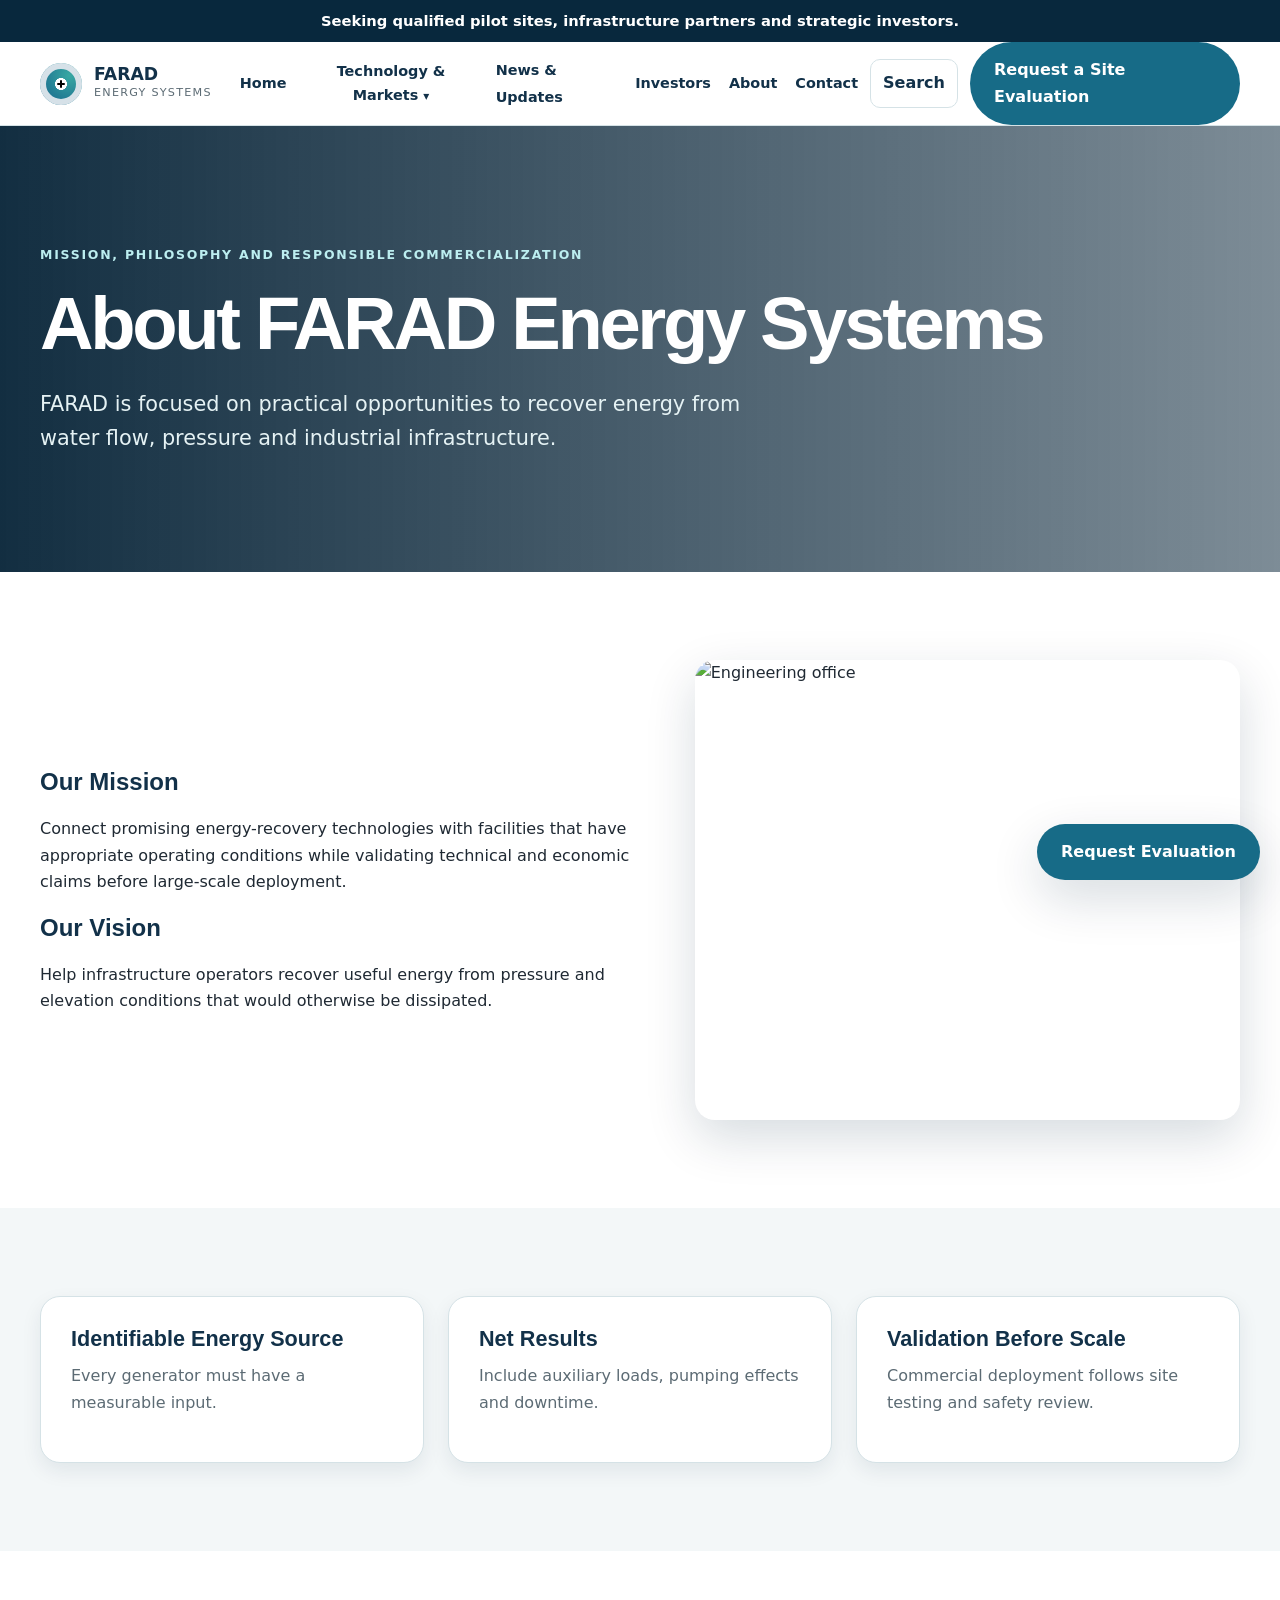
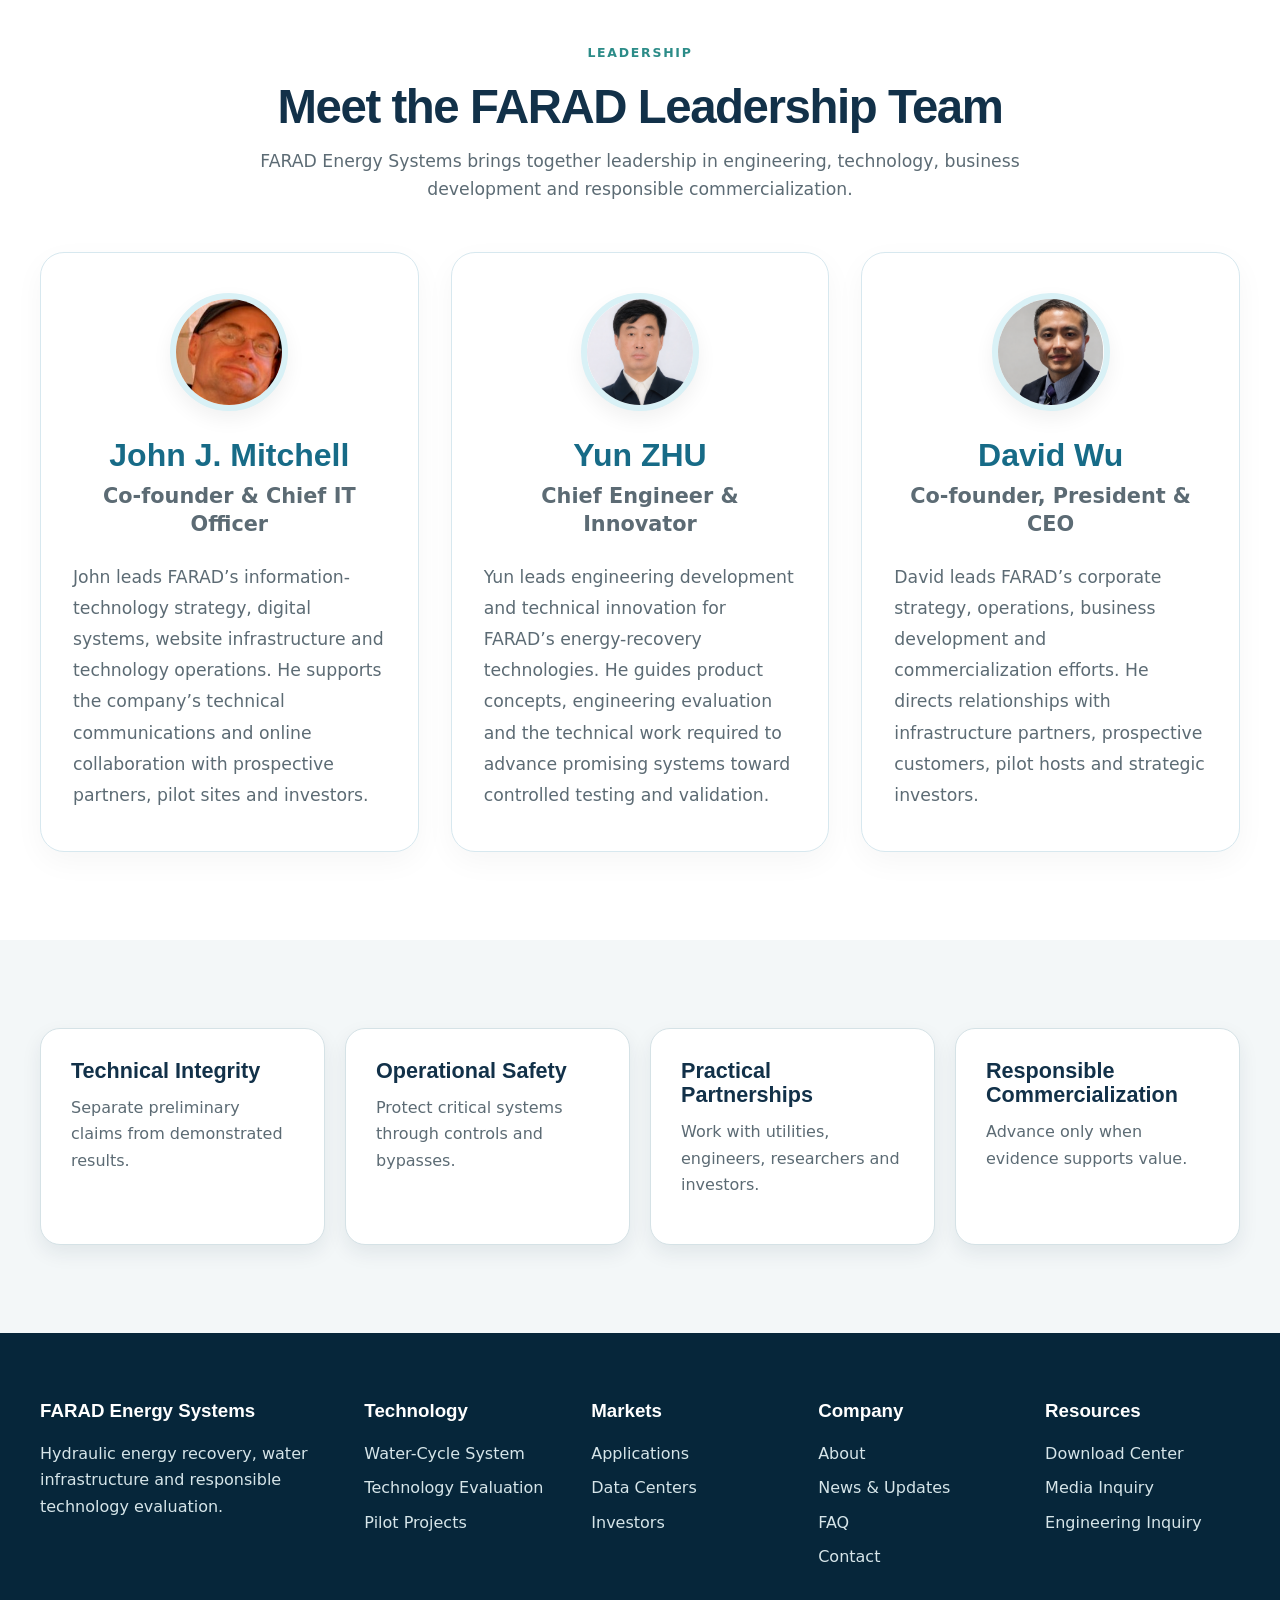
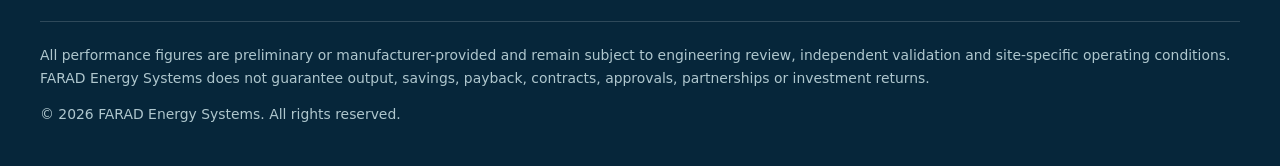
==== commit 7739d5db: "SCRUM-2: About Leadership section needs pictures for the 3 officers." ====
--- a/about.html
+++ b/about.html
@@ -108,7 +108,7 @@
        */
       .leader-avatar--david img {
         object-position: center center;
-        transform: translateX(-26px) scale(1.24);
+        transform: translateX(-6px) scale(1.1);
       }
       /* ===========================
          Leadership Typography
@@ -415,7 +415,7 @@
 
             <article class="card leader-card" data-reveal>
               <div class="leader-avatar leader-avatar--yun">
-                <img src="images/Yun ZHU.jpg" alt="Yun ZHU" />
+                <img src="images/Yun ZHU.png" alt="Yun ZHU" />
               </div>
               <h3>Yun ZHU</h3>
 
